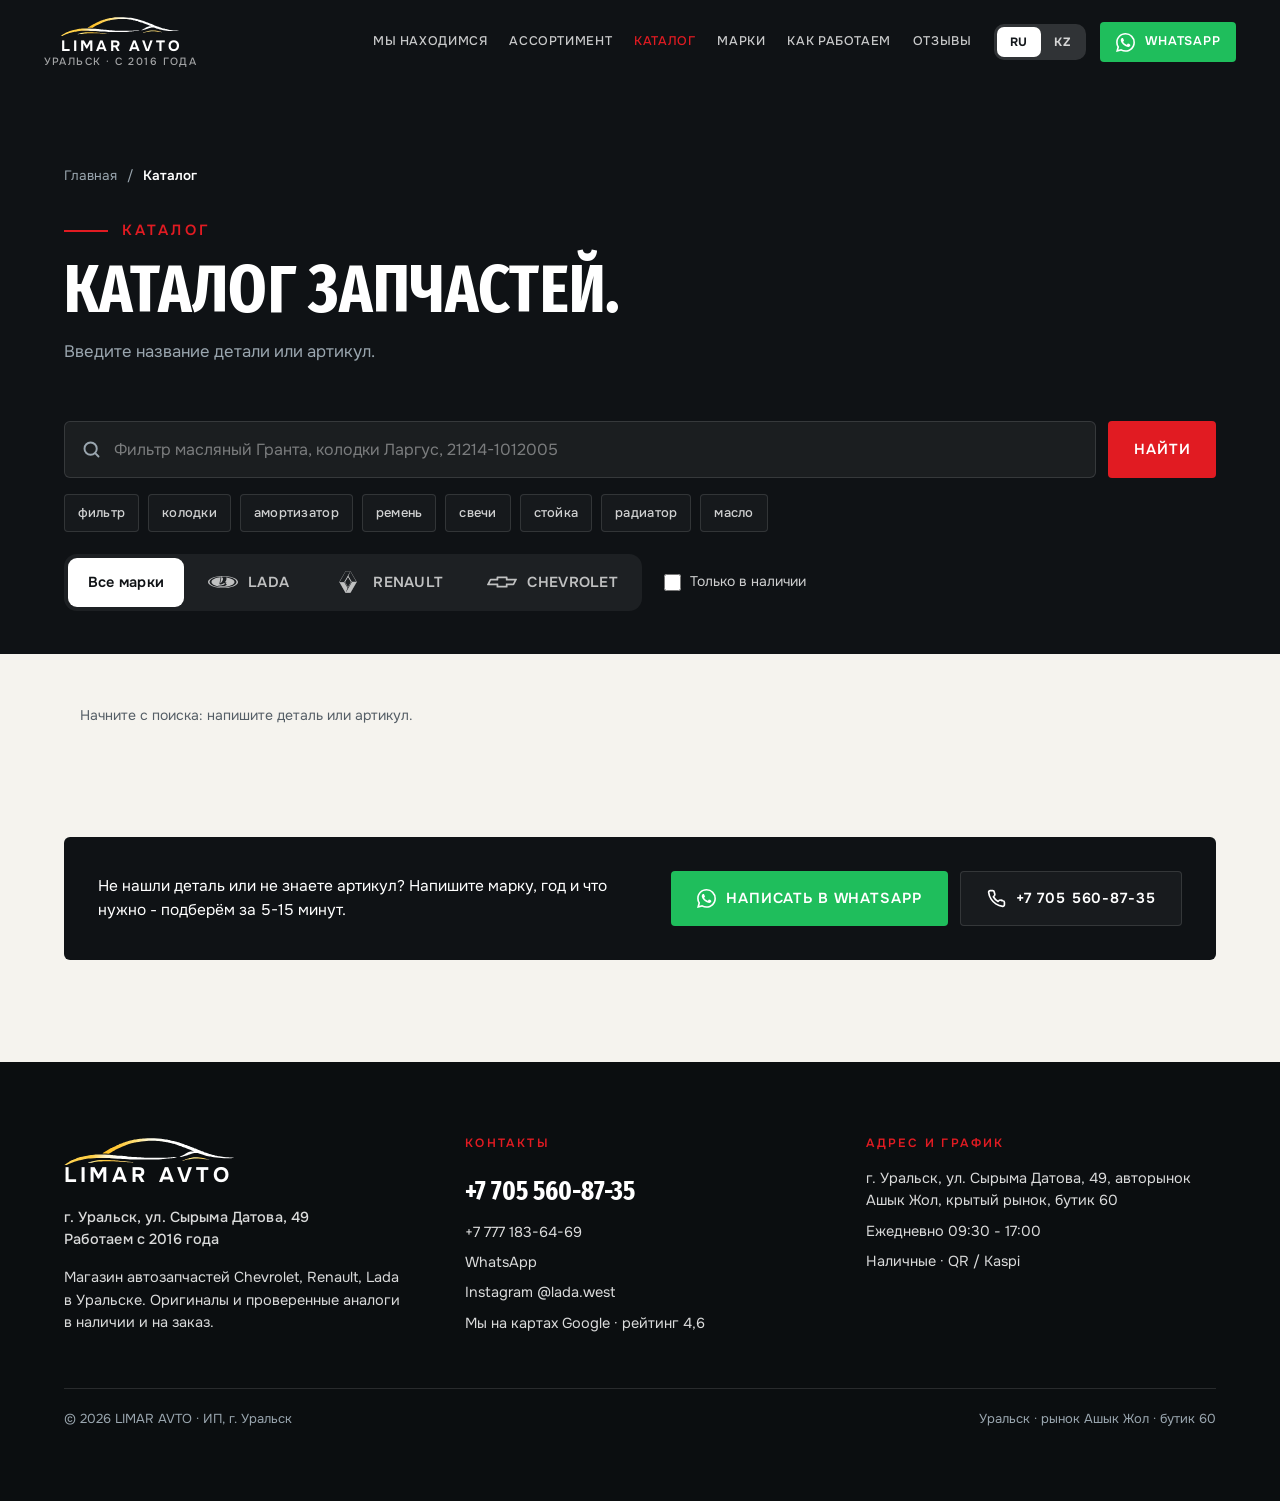
==== katalog.html @ 1d74cbc5 "Каталог: убран ряд эмблем над заголовком Эмблемы остаются в кнопках фильтра марок. Ассеты ?v=2026092" ====
<!DOCTYPE html>
<html lang="ru">
<head>
<meta charset="UTF-8">
<meta name="viewport" content="width=device-width, initial-scale=1.0">
<title data-i="k.title">Каталог запчастей Lada, Renault, Chevrolet в Уральске - LIMAR AVTO</title>
<meta name="description" data-i-c="k.desc" content="Каталог автозапчастей LIMAR AVTO: поиск по названию и артикулу, цена и наличие. Lada, Largus, Renault, Chevrolet. Уральск, рынок Ашык Жол, бутик 60.">
<link rel="canonical" href="https://songokura.github.io/limar-avto/katalog.html">
<meta name="robots" content="index, follow">
<meta property="og:type" content="website">
<meta property="og:title" content="Каталог запчастей Lada, Renault, Chevrolet - LIMAR AVTO">
<meta property="og:description" content="Поиск по названию и артикулу, цена и наличие. Уральск, рынок Ашык Жол, бутик 60.">
<meta property="og:url" content="https://songokura.github.io/limar-avto/katalog.html">
<meta property="og:image" content="https://songokura.github.io/limar-avto/assets/og-image-v3.png">
<meta property="og:image:width" content="1200">
<meta property="og:image:height" content="630">
<meta property="og:locale" content="ru_RU">
<meta name="twitter:card" content="summary_large_image">
<meta name="theme-color" content="#0F1215">
<link rel="icon" href="favicon.ico?v=4" sizes="16x16 32x32 48x48">
<link rel="icon" type="image/png" sizes="32x32" href="assets/ic-r32.png">
<link rel="apple-touch-icon" href="assets/ic-r180.png">
<link rel="preconnect" href="https://fonts.googleapis.com">
<link rel="preconnect" href="https://fonts.gstatic.com" crossorigin>
<link rel="preconnect" href="https://docs.google.com">
<link href="https://fonts.googleapis.com/css2?family=Fira+Sans+Extra+Condensed:wght@500;600;700;800&family=Onest:wght@400;500;600;700&display=swap" rel="stylesheet">
<link rel="stylesheet" href="styles.css?v=20260922-4">
<script type="application/ld+json">
{"@context":"https://schema.org","@type":"BreadcrumbList","itemListElement":[
{"@type":"ListItem","position":1,"name":"Главная","item":"https://songokura.github.io/limar-avto/"},
{"@type":"ListItem","position":2,"name":"Каталог запчастей","item":"https://songokura.github.io/limar-avto/katalog.html"}]}
</script>
</head>
<body class="body-kat">

<svg width="0" height="0" style="position:absolute" aria-hidden="true" focusable="false">
  <defs>
    <!-- Логотип: силуэт машины (векторизован с макета клиента) -->
    <symbol id="ic-car" viewBox="0 0 200 32.13"><linearGradient id="lg0" gradientUnits="userSpaceOnUse" x1="45.4" y1="0" x2="199.9" y2="0"><stop offset="0.000" stop-color="#FFBF20"/><stop offset="0.125" stop-color="#FFC83B"/><stop offset="0.250" stop-color="#FFDF75"/><stop offset="0.375" stop-color="#FFFCEA"/><stop offset="0.500" stop-color="#FFFFFE"/><stop offset="0.625" stop-color="#FFFFFF"/><stop offset="0.750" stop-color="#FFFFFF"/><stop offset="0.875" stop-color="#FFFFFF"/><stop offset="1.000" stop-color="#FFFFFF"/></linearGradient><linearGradient id="lg1" gradientUnits="userSpaceOnUse" x1="0.0" y1="0" x2="132.7" y2="0"><stop offset="0.000" stop-color="#FFD559"/><stop offset="0.125" stop-color="#FFD048"/><stop offset="0.250" stop-color="#FFCF43"/><stop offset="0.375" stop-color="#FFF4CE"/><stop offset="0.500" stop-color="#FFFFFF"/><stop offset="0.625" stop-color="#FFFFFF"/><stop offset="0.750" stop-color="#FFFFFF"/><stop offset="0.875" stop-color="#FFFFFF"/><stop offset="1.000" stop-color="#FFFFFF"/></linearGradient><linearGradient id="lg2" gradientUnits="userSpaceOnUse" x1="138.5" y1="0" x2="171.2" y2="0"><stop offset="0.000" stop-color="#FFE9A5"/><stop offset="0.125" stop-color="#FFDB84"/><stop offset="0.250" stop-color="#FFE077"/><stop offset="0.375" stop-color="#FFE985"/><stop offset="0.500" stop-color="#FFEC95"/><stop offset="0.625" stop-color="#FFD763"/><stop offset="0.750" stop-color="#FFD666"/><stop offset="0.875" stop-color="#FFE089"/><stop offset="1.000" stop-color="#FFF0C2"/></linearGradient><linearGradient id="lg3" gradientUnits="userSpaceOnUse" x1="28.2" y1="0" x2="81.4" y2="0"><stop offset="0.000" stop-color="#FFF9C6"/><stop offset="0.125" stop-color="#FFEB8B"/><stop offset="0.250" stop-color="#FFD751"/><stop offset="0.375" stop-color="#FFCA3D"/><stop offset="0.500" stop-color="#FFC83E"/><stop offset="0.625" stop-color="#FFCE50"/><stop offset="0.750" stop-color="#FFD46D"/><stop offset="0.875" stop-color="#FFE184"/><stop offset="1.000" stop-color="#FFE291"/></linearGradient><path fill="url(#lg0)" d="M188.4 23.8C184.8 23.7 180.2 23.2 176.4 22.7C174.3 22.4 172.4 22.1 171.5 21.9C171.1 21.8 170.3 21.6 169.8 21.5C168.7 21.3 167.2 20.9 166.1 20.6C165.7 20.5 165.0 20.3 164.5 20.1C163.4 19.8 162.1 19.4 160.8 18.9C157.5 17.8 157.4 17.8 155.2 17.8C152.7 17.8 151.4 18.1 147.7 19.3C143.8 20.6 143.4 20.8 142.7 21.0C141.8 21.2 140.2 21.7 139.0 22.0C137.2 22.5 135.8 22.6 136.3 22.2C136.4 22.1 138.5 21.0 139.1 20.7C139.4 20.6 139.7 20.4 139.9 20.3C140.0 20.2 140.2 20.1 140.2 20.1C140.3 20.1 140.6 19.9 141.0 19.7C141.3 19.5 141.7 19.3 141.7 19.3C141.7 19.3 141.9 19.2 142.1 19.0C142.3 18.9 142.7 18.6 142.9 18.5C143.1 18.4 143.5 18.1 143.9 17.9C145.2 17.0 146.7 16.4 148.6 16.0C149.2 15.9 149.6 15.8 150.9 15.8C151.8 15.8 152.6 15.8 152.6 15.8C152.6 15.7 151.7 15.3 151.0 15.0C150.7 14.9 150.4 14.8 150.2 14.7C149.6 14.4 146.1 13.0 144.5 12.4C143.7 12.1 142.8 11.7 142.5 11.6C142.2 11.5 141.8 11.3 141.7 11.3C141.6 11.3 141.3 11.2 141.1 11.1C140.9 11.0 140.3 10.8 139.9 10.6C139.4 10.4 138.9 10.3 138.9 10.2C138.9 10.2 138.0 9.9 137.0 9.5C135.9 9.2 134.9 8.9 134.7 8.8C134.5 8.7 132.4 8.0 130.8 7.5C130.2 7.3 128.6 6.9 128.5 6.9C128.5 6.9 128.0 6.7 127.5 6.6C126.6 6.3 124.2 5.7 122.5 5.4C122.1 5.3 121.5 5.1 121.2 5.1C120.9 5.0 120.4 4.9 119.9 4.8C119.5 4.7 118.9 4.6 118.6 4.6C118.3 4.5 117.8 4.4 117.5 4.4C117.3 4.4 116.4 4.2 115.5 4.1C114.7 4.0 113.5 3.8 113.0 3.8C112.4 3.7 111.7 3.6 111.3 3.6C107.9 3.2 101.0 3.1 97.1 3.4C93.2 3.7 88.5 4.3 84.9 5.1C84.4 5.2 83.7 5.3 83.4 5.4C81.7 5.7 80.2 6.1 77.5 6.9C75.5 7.5 74.5 7.9 72.7 8.5C72.4 8.7 71.7 8.9 71.3 9.1C70.8 9.2 70.1 9.5 69.7 9.7C69.3 9.9 68.6 10.2 68.2 10.4C65.5 11.5 60.0 14.2 59.5 14.6C59.5 14.7 59.2 14.8 58.8 15.0C58.1 15.4 56.9 16.1 56.8 16.2C56.7 16.2 56.5 16.3 56.4 16.4C56.2 16.5 55.8 16.7 55.6 16.9C55.3 17.1 55.0 17.2 55.0 17.3C55.0 17.3 54.6 17.5 54.2 17.8C53.0 18.6 53.2 18.5 51.5 18.4C50.7 18.4 49.2 18.3 48.2 18.3C46.0 18.3 45.4 18.3 45.4 18.1C45.4 18.0 45.9 17.5 46.6 17.1C46.9 17.0 47.3 16.7 47.6 16.5C47.9 16.4 48.3 16.1 48.6 15.9C48.9 15.8 49.4 15.5 49.7 15.3C50.0 15.1 50.3 14.9 50.3 14.9C50.3 14.9 50.5 14.8 50.6 14.7C51.7 14.1 55.5 11.9 55.6 11.9C55.7 11.9 55.9 11.8 56.1 11.7C56.7 11.3 59.8 9.7 60.9 9.3C61.4 9.0 62.0 8.7 62.4 8.6C62.7 8.4 63.0 8.3 63.0 8.3C63.1 8.3 63.3 8.2 63.6 8.1C65.0 7.4 65.8 7.1 66.3 6.9C66.6 6.8 67.1 6.6 67.4 6.5C67.6 6.3 68.0 6.2 68.1 6.1C68.3 6.1 68.6 6.0 68.9 5.8C69.2 5.7 69.7 5.5 70.1 5.4C70.5 5.3 71.0 5.1 71.4 5.0C71.9 4.8 73.8 4.2 75.2 3.8C75.5 3.7 75.9 3.6 76.0 3.6C76.3 3.4 79.1 2.8 81.7 2.2C82.4 2.0 83.4 1.8 84.0 1.8C84.5 1.7 85.2 1.6 85.6 1.5C87.2 1.2 88.4 1.0 89.5 0.9C92.7 0.6 93.5 0.5 94.7 0.5C102.4 0.0 111.5 0.4 117.9 1.4C118.5 1.5 119.6 1.7 120.2 1.8C120.8 1.8 121.7 2.0 122.1 2.1C122.5 2.2 123.3 2.4 123.9 2.5C124.5 2.6 125.2 2.8 125.5 2.8C125.8 2.9 126.5 3.0 127.0 3.1C127.6 3.3 128.5 3.5 129.0 3.6C129.5 3.8 130.4 4.0 131.0 4.1C133.3 4.7 133.7 4.8 134.6 5.1C135.1 5.3 136.1 5.6 136.8 5.8C137.5 6.0 138.3 6.3 138.6 6.4C138.8 6.5 139.4 6.7 139.8 6.8C140.6 7.0 140.8 7.1 141.2 7.3C141.7 7.5 142.9 8.0 143.9 8.3C144.4 8.5 145.0 8.7 145.2 8.8C145.3 8.8 146.0 9.1 146.7 9.4C147.3 9.6 148.3 10.0 148.8 10.2C149.3 10.4 149.8 10.6 149.8 10.6C149.8 10.6 150.2 10.7 150.5 10.9C150.8 11.0 151.3 11.2 151.5 11.3C151.7 11.3 152.0 11.5 152.3 11.6C152.5 11.7 152.9 11.9 153.2 12.0C153.6 12.1 154.2 12.3 154.6 12.5C155.1 12.7 155.9 13.1 156.4 13.3C157.0 13.5 157.6 13.8 157.9 13.9C158.3 14.1 158.9 14.3 160.2 14.8C160.7 15.0 161.2 15.2 161.5 15.3C161.7 15.5 162.1 15.6 162.3 15.7C162.8 15.8 164.1 16.3 165.0 16.7C165.3 16.8 165.8 17.0 166.3 17.1C166.7 17.3 167.2 17.5 167.4 17.5C168.1 17.8 169.9 18.4 170.4 18.5C170.6 18.6 171.2 18.8 171.7 18.9C172.2 19.1 173.0 19.3 173.5 19.4C174.0 19.6 174.5 19.7 174.6 19.7C174.7 19.8 175.3 19.9 176.0 20.1C176.7 20.3 177.4 20.4 177.7 20.5C178.1 20.6 181.1 21.2 182.8 21.6C185.2 22.0 187.0 22.3 190.8 22.7C191.2 22.7 191.8 22.8 192.1 22.8C193.5 23.0 195.6 23.0 197.8 23.0C199.0 23.0 200.0 23.0 200.0 23.0C199.9 23.2 198.4 23.5 196.7 23.7C195.6 23.9 190.6 23.9 188.4 23.8Z"/><path fill="url(#lg1)" d="M0.0 32.0C0.1 31.9 0.2 31.8 0.2 31.8C0.3 31.8 0.6 31.6 0.8 31.4C1.7 30.6 4.1 29.0 5.3 28.4C5.6 28.2 6.0 28.0 6.1 27.9C6.4 27.7 9.3 26.2 9.7 26.0C10.0 25.9 10.4 25.7 10.7 25.6C11.0 25.4 11.7 25.1 12.2 24.9C12.7 24.7 13.5 24.4 14.0 24.3C15.4 23.7 17.9 22.9 19.4 22.5C22.1 21.8 25.6 21.0 27.3 20.8C28.1 20.6 29.1 20.5 29.6 20.4C30.7 20.2 31.5 20.1 35.5 19.7C39.6 19.4 47.3 19.4 52.6 19.8C53.1 19.8 54.3 19.9 55.3 20.0C57.3 20.1 58.8 20.2 61.3 20.5C62.3 20.6 64.0 20.7 65.2 20.8C66.3 20.9 67.4 21.0 67.6 21.0C68.7 21.1 70.1 21.3 70.8 21.3C72.5 21.5 73.3 21.6 74.4 21.7C76.6 21.9 79.9 22.2 82.0 22.3C82.7 22.3 83.8 22.4 84.4 22.4C85.1 22.5 86.7 22.6 88.0 22.7C91.1 22.9 92.4 23.0 94.8 23.1C95.9 23.1 97.7 23.2 98.7 23.3C101.3 23.4 115.5 23.4 117.9 23.3C118.9 23.2 120.5 23.1 121.4 23.1C122.3 23.0 123.9 22.9 125.1 22.9C129.6 22.6 130.3 22.5 131.4 22.5C132.7 22.5 133.0 22.6 132.6 22.8C132.3 22.9 132.0 22.9 130.4 23.2C129.4 23.4 127.1 23.7 126.0 23.8C125.5 23.8 124.0 24.0 122.8 24.2C120.2 24.4 119.6 24.5 117.5 24.7C116.6 24.7 115.4 24.8 114.7 24.9C109.6 25.3 102.6 25.5 92.2 25.4C82.2 25.4 79.1 25.3 68.3 24.6C67.6 24.6 66.4 24.5 65.7 24.5C65.0 24.4 63.8 24.4 63.0 24.3C60.1 24.1 57.2 23.9 54.9 23.8C53.5 23.7 51.3 23.6 50.0 23.6C43.0 23.2 32.9 23.5 28.6 24.2C28.2 24.3 27.7 24.4 27.3 24.4C26.4 24.5 24.5 24.8 23.9 25.0C23.6 25.0 23.0 25.1 22.6 25.2C21.6 25.4 21.1 25.5 19.9 25.8C19.5 25.9 18.8 26.0 18.2 26.2C17.7 26.3 17.2 26.4 17.1 26.5C17.0 26.5 16.6 26.6 16.2 26.7C13.8 27.4 10.4 28.5 8.3 29.4C6.5 30.2 3.0 31.9 2.9 32.0C2.8 32.1 0.0 32.1 0.0 32.0Z"/><path fill="url(#lg2)" d="M138.7 27.0C139.3 26.6 140.1 26.3 141.0 26.0C141.5 25.8 142.0 25.6 142.1 25.5C142.4 25.4 144.1 24.8 145.1 24.5C145.6 24.4 146.2 24.2 146.5 24.1C147.0 23.9 148.5 23.6 149.9 23.3C152.9 22.7 155.8 22.6 159.7 23.0C162.2 23.3 167.6 24.4 170.6 25.4C171.4 25.6 171.4 25.8 170.6 25.7C169.1 25.4 164.2 24.7 161.2 24.4C155.1 23.7 151.3 24.0 145.3 25.4C144.6 25.5 144.1 25.7 141.1 26.5C140.1 26.8 139.0 27.1 138.8 27.1L138.5 27.1 138.7 27.0Z"/><path fill="url(#lg3)" d="M28.3 29.4C28.1 29.1 28.9 28.8 31.6 28.0C34.5 27.1 38.8 26.3 41.9 26.0C45.5 25.7 54.0 25.9 59.3 26.3C60.0 26.4 61.6 26.5 62.7 26.6C63.9 26.7 65.5 26.9 66.4 27.0C67.2 27.0 68.5 27.2 69.1 27.2C72.9 27.6 75.0 27.8 79.6 28.3C81.3 28.5 81.5 28.6 81.5 28.7C81.5 28.7 79.9 28.7 77.1 28.5C75.4 28.4 74.7 28.4 71.0 28.2C69.9 28.1 68.5 28.0 67.8 28.0C66.7 27.9 65.5 27.9 61.5 27.7C58.6 27.6 52.2 27.5 49.2 27.5C46.4 27.6 45.3 27.6 42.6 27.8C39.9 27.9 35.7 28.4 33.6 28.7C33.4 28.8 32.5 28.9 31.6 29.0C30.8 29.1 29.9 29.3 29.7 29.3C28.8 29.5 28.4 29.5 28.3 29.4Z"/></symbol>
    <!-- Эмблемы марок (монохром, currentColor) -->
    <symbol id="ic-chev" fill="currentColor" viewBox="54.6 58.3 89 32.4" fill-rule="evenodd"><path d="M142.016 64.81l-25.453.003c-.65 0-1.076-.194-1.076-1.087v-3.775c0-1.089-.586-1.665-1.65-1.665l-29.137.001c-1.089 0-1.649.613-1.649 1.654l-.002 3.775c0 .797-.376 1.087-1.076 1.087l-16.68.005c-1.276 0-2.023.609-2.408 1.409l-8.121 15.875a1.482 1.482 0 0 0-.166.673c0 .629.412 1.44 1.549 1.44l25.824-.003c.797 0 1.076.362 1.076 1.087l-.002 3.775c0 1.137.661 1.655 1.653 1.655l14.57-.001 14.566-.001c.992 0 1.652-.48 1.652-1.643l-.002-3.775c0-.772.328-1.087 1.076-1.087l16.193-.004c1.117 0 1.92-.294 2.48-1.334l8.029-15.688c.176-.339.299-.532.299-.935.003-1.066-.916-1.441-1.545-1.441zm-6.414 6.324l-3.871 7.571c-.242.439-.674.458-.977.458h-19.215c-.797 0-1.088.362-1.088 1.086l-.004 4.355c0 .724-.316 1.07-1.09 1.07H99.27l-10.094.002c-.675 0-1.088-.237-1.088-1.083l-.002-4.355c0-.796-.365-1.08-1.088-1.08H63.441c-.579 0-.979-.365-.979-.871 0-.146.037-.285.101-.406l3.871-7.571c.148-.269.391-.453.976-.453l19.588.001c.676 0 1.096-.272 1.096-1.093l-.001-4.354c0-.773.337-1.083 1.085-1.083l20.183-.001c.725 0 1.086.322 1.086 1.094l-.002 4.354c0 .748.348 1.08 1.096 1.08h23.184c.738 0 .979.486.979.871a.912.912 0 0 1-.102.408z"/></symbol>
    <symbol id="ic-ren" fill="currentColor" viewBox="58.7 20.9 75.2 95.7" fill-rule="evenodd"><path d="M96.978 97.192l-8.959 15.521c-.292.5-1.042.074-.85-.444l7.458-17.123-14.855-25.728-20.356.005c.026.268.208.622.248.72l26.128 45.258c.159.238.467.566.869.57h19.369c.393-.004.705-.262.809-.43l26.158-45.339c.084-.133.262-.534.482-1.071h-20.287L96.39 98.206l.588-1.014z"/><path d="M110.271 69.243h22.998a.657.657 0 0 0 .66-.626c.028-.578-.104-1.219-.388-1.725L107.36 21.598c-.295-.49-.813-.699-1.362-.674H86.787c-.538-.014-1.122.214-1.438.669l-.031.048-26.045 45.253c-.314.561-.505 1.309-.547 1.948a.66.66 0 0 0 .615.702l.043.001h23.167l13.27 22.868a.66.66 0 0 0 1.142-.002l13.263-23.08a.522.522 0 0 0 .045-.088zm-1.228-.502l-12.654 22.02L83.66 68.824l12.731-22.049 12.652 21.966zm-26.561-.517H60.161c.068-.249.147-.454.265-.685l26.011-45.196.145-.081c.055-.024.129-.019.184-.019.094.002 19.305 0 19.346-.004a.126.126 0 0 1 .119.047l26.156 45.254c.066.128.113.242.15.381h-22.443L96.963 45.124a.661.661 0 0 0-1.144-.001L82.482 68.224z"/><path d="M79.579 68.308h3.536l13.276-22.854 13.045 22.671 3.582.002-14.912-25.825 7.545-17.146c.199-.461-.604-.834-.869-.379L79.579 68.308zM85.306 115.632c.296.52.776.833 1.37.898l.036.004h19.426c.518-.018 1.059-.288 1.344-.73l26.207-45.426c.106-.234.166-1.027.199-1.41l-1.314-.115-.07.788-.029.199-26.098 45.238a.366.366 0 0 1-.27.135H86.791c-.137-.011-.274-.124-.339-.237L60.343 69.75a3.743 3.743 0 0 1-.187-.507.66.66 0 1 0-1.311.16c.018.145.057.316.109.452l.201.48 26.151 45.297z"/></symbol>
    <symbol id="ic-lada" fill="currentColor" viewBox="13.78 4.73 175.62 70.27" fill-rule="evenodd" clip-rule="evenodd"><path d="m13.781 39.863c0-19.402 39.319-35.13 87.824-35.13 48.504 0 87.824 15.728 87.824 35.13s-39.32 35.13-87.824 35.13-87.824-15.727-87.824-35.13zm107.412 3.076a.292.292 0 0 0 -.238-.229 121.95 121.95 0 0 0 -7.612-.869c-.15-.026-.256-.165-.157-.494 8.117-8.541 11.2-19.409 7.096-27.912a.297.297 0 0 1 .33-.26c27.932 3.388 48.326 14.055 48.326 26.688 0 15.36-30.145 27.812-67.332 27.812s-67.333-12.451-67.333-27.812c0-13.315 22.657-24.446 52.917-27.173.147.005.271.118.279.35l-6.57 36.178a4.392 4.392 0 0 0 4.313 5.225l.235.012c5.86-.305 12.157-2.134 18.105-5.568a46.106 46.106 0 0 0 4.857-3.23.29.29 0 0 1 .322-.031c1.981 1.319 3.121 2.863 3.121 4.515 0 2.244-2.104 4.291-5.565 5.844-4.021 1.804-9.874 2.938-16.391 2.938-5.523 0-10.569-.815-14.484-2.175a.292.292 0 0 0 -.339.238l-.558 3.067a.294.294 0 0 0 .229.325c7.963 1.853 17.121 2.907 26.868 2.907 12.125 0 21.957-3.933 21.957-8.782 0-1.887-1.486-3.634-4.014-5.064-2.215-1.086-3.61-2.494-3.268-3.438.355-.979 2.474-1.136 4.991-.458.143.019.281-.067.332-.323zm-19.588-22.143c0 .19-.006.379-.018.564.32 6.447-3.666 15.072-10.949 22.355a46.532 46.532 0 0 1 -4.609 4.045.288.288 0 0 1 -.216.039c-.152-.032-.251-.177-.224-.355l7.138-39.292a.294.294 0 0 0 -.279-.278c-39.34 1.85-69.885 15.466-69.885 31.989 0 17.785 35.388 32.202 79.042 32.202 43.655 0 79.043-14.417 79.043-32.202s-35.387-32.202-79.043-32.202c-1.383 0-2.759.015-4.139.044a.294.294 0 0 0 -.284.223l-.835 4.585c-.02.123.038.24.14.301a8.78 8.78 0 0 1 5.118 7.982z"/></symbol>
    <symbol id="ic-grid" viewBox="0 0 24 24">
      <path fill="none" stroke="currentColor" stroke-width="1.9" stroke-linejoin="round" d="M3.5 3.5h7v7h-7zM13.5 3.5h7v7h-7zM3.5 13.5h7v7h-7zM13.5 13.5h7v7h-7z"/>
    </symbol>
    <symbol id="ic-form" viewBox="0 0 24 24">
      <path fill="none" stroke="currentColor" stroke-width="1.9" stroke-linecap="round" stroke-linejoin="round" d="M9.2 3.2h5.6a.8.8 0 0 1 .8.8v1.7H8.4V4a.8.8 0 0 1 .8-.8z"/>
      <path fill="none" stroke="currentColor" stroke-width="1.9" stroke-linecap="round" stroke-linejoin="round" d="M15.6 5.7h2.6A1.4 1.4 0 0 1 19.6 7v12.3a1.4 1.4 0 0 1-1.4 1.4H5.8a1.4 1.4 0 0 1-1.4-1.4V7a1.4 1.4 0 0 1 1.4-1.3h2.6"/>
      <path fill="none" stroke="currentColor" stroke-width="1.9" stroke-linecap="round" d="M8.2 11.2h7.6M8.2 15.2h4.8"/>
    </symbol>
    <symbol id="ic-wa" viewBox="0 0 24 24">
      <path fill="currentColor" d="M17.472 14.382c-.297-.149-1.758-.867-2.03-.967-.273-.099-.471-.148-.67.15-.197.297-.767.966-.94 1.164-.173.199-.347.223-.644.075-.297-.15-1.255-.463-2.39-1.475-.883-.788-1.48-1.761-1.653-2.059-.173-.297-.018-.458.13-.606.134-.133.298-.347.446-.52.149-.174.198-.298.298-.497.099-.198.05-.371-.025-.52-.075-.149-.669-1.612-.916-2.207-.242-.579-.487-.5-.669-.51-.173-.008-.371-.01-.57-.01-.198 0-.52.074-.792.372-.272.297-1.04 1.016-1.04 2.479 0 1.462 1.065 2.875 1.213 3.074.149.198 2.096 3.2 5.077 4.487.709.306 1.262.489 1.694.625.712.227 1.36.195 1.871.118.571-.085 1.758-.719 2.006-1.413.248-.694.248-1.289.173-1.413-.074-.124-.272-.198-.57-.347m-5.421 7.403h-.004a9.87 9.87 0 0 1-5.031-1.378l-.361-.214-3.741.982.998-3.648-.235-.374a9.86 9.86 0 0 1-1.51-5.26c.001-5.45 4.436-9.884 9.888-9.884 2.64 0 5.122 1.03 6.988 2.898a9.825 9.825 0 0 1 2.893 6.994c-.003 5.45-4.437 9.884-9.885 9.884m8.413-18.297A11.815 11.815 0 0 0 12.05 0C5.495 0 .16 5.335.157 11.892c0 2.096.547 4.142 1.588 5.945L.057 24l6.305-1.654a11.882 11.882 0 0 0 5.683 1.448h.005c6.554 0 11.89-5.335 11.893-11.893a11.821 11.821 0 0 0-3.48-8.413Z"/>
    </symbol>
    <symbol id="ic-tel" viewBox="0 0 24 24">
      <path fill="none" stroke="currentColor" stroke-width="2.1" stroke-linecap="round" stroke-linejoin="round" d="M22 16.9v3a2 2 0 0 1-2.2 2 19.8 19.8 0 0 1-8.6-3.1 19.5 19.5 0 0 1-6-6A19.8 19.8 0 0 1 2.1 4.2 2 2 0 0 1 4.1 2h3a2 2 0 0 1 2 1.7c.1.9.4 1.8.7 2.7a2 2 0 0 1-.5 2.1L8 9.8a16 16 0 0 0 6 6l1.3-1.3a2 2 0 0 1 2.1-.4c.9.3 1.8.6 2.7.7a2 2 0 0 1 1.9 2z"/>
    </symbol>
    <symbol id="ic-star" viewBox="0 0 24 24">
      <path fill="currentColor" d="M12 2.6l2.9 5.9 6.5.9-4.7 4.6 1.1 6.5L12 17.4l-5.8 3.1 1.1-6.5L2.6 9.4l6.5-.9z"/>
    </symbol>
  </defs>
</svg>

<!-- ШАПКА -->
<header class="hdr" id="hdr">
  <div class="wrap hdr-in">
    <a class="logo" href="index.html#top" data-i-aria="a.home" aria-label="LIMAR AVTO, на главную">
      <svg class="logo-car" viewBox="0 0 200 32.13" aria-hidden="true" focusable="false"><use href="#ic-car"/></svg>
      <b class="logo-tx">LIMAR AVTO</b>
      <span class="logo-sub" data-i="logo.top">Уральск · с 2016 года</span>
    </a>
    <nav class="nav" id="nav" data-i-aria="a.nav" aria-label="Основная навигация">
      <a href="index.html#kak-naiti" data-i="nav.6">Мы находимся</a>
      <a href="index.html#assortiment" data-i="nav.1">Ассортимент</a>
      <a class="is-here" href="katalog.html" data-i="nav.7" aria-current="page">Каталог</a>
      <a href="index.html#marki" data-i="nav.2">Марки</a>
      <a href="index.html#kak-rabotaem" data-i="nav.4">Как работаем</a>
      <a href="index.html#otzyvy" data-i="nav.5">Отзывы</a>
    </nav>
    <div class="hdr-right">
      <div class="lang" role="group" data-i-aria="a.lang" aria-label="Язык сайта">
        <button type="button" data-lang="ru" class="is-active" aria-pressed="true" lang="ru">RU</button>
        <button type="button" data-lang="kk" aria-pressed="false" lang="kk">KZ</button>
      </div>
      <a class="hdr-tel" href="tel:+77055608735">+7 705 560-87-35</a>
      <a class="btn btn-wa btn-sm hdr-wa" href="https://wa.me/77055608735" target="_blank" rel="noopener">
        <svg class="i"><use href="#ic-wa"/></svg><span data-i="nav.wa">WhatsApp</span></a>
      <button class="burger" id="burger" data-i-aria="a.menu" aria-label="Меню" aria-expanded="false" aria-controls="mnav"><span></span></button>
    </div>
  </div>
</header>

<!-- МОБИЛЬНОЕ МЕНЮ -->
<nav class="mnav" id="mnav" data-i-aria="a.smap" aria-label="Разделы сайта">
  <div class="mnav-in">
    <a href="index.html#kak-naiti"><span data-i="nav.6">Мы находимся</span></a>
    <a href="index.html#assortiment"><span data-i="nav.1">Ассортимент</span></a>
    <a class="is-here" href="katalog.html" aria-current="page"><span data-i="nav.7">Каталог</span></a>
    <a href="index.html#marki"><span data-i="nav.2">Марки</span></a>
    <a href="index.html#kak-rabotaem"><span data-i="nav.4">Как работаем</span></a>
    <a href="index.html#otzyvy"><span data-i="nav.5">Отзывы</span></a>
    <div class="mnav-cta">
      <a class="btn btn-wa" href="https://wa.me/77055608735" target="_blank" rel="noopener"><svg class="i"><use href="#ic-wa"/></svg><span data-i="mn.wa">Написать в WhatsApp</span></a>
      <a class="btn btn-g" href="tel:+77055608735"><svg class="i"><use href="#ic-tel"/></svg>+7 705 560-87-35</a>
    </div>
    <p class="mnav-note" data-i="mn.note">Ежедневно 09:30 - 17:00 · рынок Ашык Жол, бутик 60</p>
  </div>
</nav>

<main>

<!-- ПОИСК ПО КАТАЛОГУ -->
<section class="sec sec-dark kat-top" id="katalog">
  <div class="wrap">
    <nav class="crumbs" aria-label="Хлебные крошки">
      <a href="index.html" data-i="k.crumb">Главная</a><span aria-hidden="true">/</span><b data-i="k.crumb2">Каталог</b>
    </nav>
    <div class="sec-head">
      <span class="mark mark-dark"><span data-i="k.m">каталог</span></span>
      <h2><span data-i="k.h1">Каталог запчастей.</span></h2>
      <p class="lead" data-i="k.lead">Введите название детали или артикул.</p>
    </div>

    <form class="ksearch" id="ksearch" role="search">
      <label class="ksearch-f">
        <svg class="ksearch-ic" viewBox="0 0 24 24" fill="none" stroke="currentColor" stroke-width="2.2" stroke-linecap="round" aria-hidden="true"><circle cx="11" cy="11" r="7"/><path d="M20 20l-3.5-3.5"/></svg>
        <input type="search" id="kq" name="q" autocomplete="off" enterkeyhint="search"
               data-i-ph="k.ph" placeholder="Фильтр масляный Гранта, колодки Ларгус, 21214-1012005"
               data-i-aria="k.aria" aria-label="Поиск по каталогу">
        <button class="kclear" type="button" id="kclear" data-i-aria="k.clear" aria-label="Очистить" hidden>&times;</button>
      </label>
      <button class="btn btn-p" type="submit" data-i="k.go">Найти</button>
    </form>

    <div class="kquick" id="kquick" aria-label="Частые запросы">
      <button type="button" data-q="фильтр">фильтр</button>
      <button type="button" data-q="колодка">колодки</button>
      <button type="button" data-q="амортизатор">амортизатор</button>
      <button type="button" data-q="ремень">ремень</button>
      <button type="button" data-q="свеча">свечи</button>
      <button type="button" data-q="стойка">стойка</button>
      <button type="button" data-q="радиатор">радиатор</button>
      <button type="button" data-q="масло">масло</button>
    </div>

    <div class="kfilters">
      <div class="kseg" id="kbrand" role="group" data-i-aria="k.brand" aria-label="Марка автомобиля">
        <button type="button" data-sheet="" class="is-active" aria-pressed="true"><span data-i="k.all">Все марки</span></button>
        <button type="button" data-sheet="LADA" aria-pressed="false"><svg class="kseg-l" aria-hidden="true"><use href="#ic-lada"/></svg><span>LADA</span></button>
        <button type="button" data-sheet="LargusRenault" aria-pressed="false"><svg class="kseg-l kseg-l-tall" aria-hidden="true"><use href="#ic-ren"/></svg><span>RENAULT</span></button>
        <button type="button" data-sheet="Chevrolet" aria-pressed="false"><svg class="kseg-l" aria-hidden="true"><use href="#ic-chev"/></svg><span>CHEVROLET</span></button>
      </div>
      <label class="kcheck"><input type="checkbox" id="konly"><span data-i="k.only">Только в наличии</span></label>
    </div>
  </div>
</section>

<!-- РЕЗУЛЬТАТЫ -->
<section class="sec sec-light kat-res" id="rezultaty">
  <div class="wrap">
    <div class="kbar"><span id="kcount" class="kcount"></span><span id="knote" class="knote"></span></div>
    <div class="klist" id="klist" aria-live="polite"></div>
    <div class="kfoot">
      <button class="btn btn-g" type="button" id="kmore" hidden data-i="k.more">Показать ещё</button>
    </div>
    <div class="khelp">
      <p data-i="k.help">Не нашли деталь или не знаете артикул? Напишите марку, год и что нужно - подберём за 5-15 минут.</p>
      <div class="khelp-cta">
        <a class="btn btn-wa" href="https://wa.me/77055608735" target="_blank" rel="noopener"><svg class="i"><use href="#ic-wa"/></svg><span data-i="k.wa">Написать в WhatsApp</span></a>
        <a class="btn btn-g" href="tel:+77055608735"><svg class="i"><use href="#ic-tel"/></svg>+7 705 560-87-35</a>
      </div>
    </div>
  </div>
</section>

</main>

<!-- ФУТЕР -->
<footer class="foot">
  <div class="wrap">
    <div class="foot-grid">
      <div class="foot-col">
        <a class="logo logo-foot" href="index.html#top" data-i-aria="a.home" aria-label="LIMAR AVTO, на главную">
          <svg class="logo-car" viewBox="0 0 200 32.13" aria-hidden="true" focusable="false"><use href="#ic-car"/></svg>
          <b class="logo-tx">LIMAR AVTO</b>
        </a>
        <p class="foot-sub" data-i="logo.sub">г. Уральск, ул. Сырыма Датова, 49<br>Работаем с 2016 года</p>
        <p class="foot-about" data-i="ft.about">Магазин автозапчастей Chevrolet, Renault, Lada в Уральске. Оригиналы и проверенные аналоги в наличии и на заказ.</p>
      </div>
      <div class="foot-col">
        <h4 data-i="ft.cont">Контакты</h4>
        <a class="big" href="tel:+77055608735">+7 705 560-87-35</a>
        <a href="tel:+77771836469">+7 777 183-64-69</a>
        <a href="https://wa.me/77055608735" target="_blank" rel="noopener">WhatsApp</a>
        <a href="https://instagram.com/lada.west" target="_blank" rel="noopener">Instagram @lada.west</a>
        <a href="https://maps.app.goo.gl/YuSShh55C8fdtLTe6" target="_blank" rel="noopener" data-i="ft.2gis">Мы на картах Google · рейтинг 4,6</a>
      </div>
      <div class="foot-col">
        <h4 data-i="ft.addr.h">Адрес и график</h4>
        <p data-i="ft.addr">г. Уральск, ул. Сырыма Датова, 49, авторынок Ашык Жол, крытый рынок, бутик 60</p>
        <p data-i="ft.time">Ежедневно 09:30 - 17:00</p>
        <p data-i="ft.pay">Наличные · QR / Kaspi</p>
      </div>
    </div>
    <div class="copy"><span data-i="ft.copy">© 2026 LIMAR AVTO · ИП, г. Уральск</span><span data-i="ft.city">Уральск · рынок Ашык Жол · бутик 60</span></div>
  </div>
</footer>

<!-- ЛИПКАЯ НИЖНЯЯ ПАНЕЛЬ (мобайл) -->
<div class="dock" id="dock">
  <a class="dock-tel" href="tel:+77055608735"><svg class="i"><use href="#ic-tel"/></svg><span data-i="dk.call">Позвонить</span></a>
  <a class="dock-wa" href="https://wa.me/77055608735" target="_blank" rel="noopener"><svg class="i"><use href="#ic-wa"/></svg>WhatsApp</a>
</div>


<script src="katalog.js?v=20260922-4"></script>
<script src="script.js?v=20260922-4"></script>
</body>
</html>
---- styles.css ----
/* ============================================================
   LIMAR AVTO - Уральск. Запчасти Lada / Chevrolet / Renault.
   Арт-дирекция: асфальт + янтарь (оранжевый прилавок LADA),
   мотив - линейная иконка ДВС, дорожная разметка, металл.
   ============================================================ */

:root{
  --asphalt:#0F1215;
  --asphalt-2:#171C22;
  --panel:#1D242B;
  --paper:#F5F3EE;
  --card:#FFFFFF;
  --ink:#14181C;
  --ink-2:#555E66;
  --mut:#9AA6AF;
  --red:#E11B22;
  --red-2:#FF3A3F;
  --red-deep:#B4121A;
  --wa:#1FBE5C;
  --wa-deep:#159A47;
  --line-l:rgba(20,24,28,.12);
  --line-d:rgba(255,255,255,.12);
  --disp:"Fira Sans Extra Condensed","Arial Narrow","Segoe UI",sans-serif;
  --ui:"Onest","Segoe UI",sans-serif;
  --text:"Onest","Segoe UI",sans-serif;
  --rad:6px;
  --rad-s:4px;
  --shadow:0 14px 34px -20px rgba(15,18,21,.45);
}

*{margin:0;padding:0;box-sizing:border-box}
html{scroll-behavior:smooth}
@media (prefers-reduced-motion:reduce){html{scroll-behavior:auto}}
body{
  font-family:var(--text);font-size:16px;line-height:1.55;color:var(--ink);
  background:var(--asphalt);-webkit-font-smoothing:antialiased;
  /* overflow-x тут НЕ ставим: любой clip/hidden на body ломает position:sticky
     у плит. Горизонтального переполнения нет - замерено на 360-1440. */
}
img{max-width:100%;display:block}
a{color:inherit;text-decoration:none}
button{font:inherit;color:inherit;background:none;border:0;cursor:pointer}

.wrap{max-width:1240px;margin:0 auto;padding:0 clamp(18px,3.4vw,44px)}

::selection{background:var(--red);color:#fff}

/* -------- кнопки -------- */
.btn{
  display:inline-flex;align-items:center;justify-content:center;gap:10px;
  font-family:var(--ui);font-weight:600;font-size:14.5px;letter-spacing:.06em;text-transform:uppercase;
  padding:15px 26px;border-radius:var(--rad-s);transition:box-shadow .22s,background .22s,color .22s,border-color .22s;
}
.btn .i{width:19px;height:19px;flex:none}
.btn-p{background:var(--red);color:#fff}
.btn-p:hover{background:var(--red-2)}
.btn-wa{background:var(--wa);color:#fff}
.btn-wa:hover{background:var(--wa-deep)}
.btn-g{border:1.5px solid var(--line-d);color:#fff;background:rgba(255,255,255,.04)}
.btn-g:hover{border-color:var(--red);color:var(--red)}
.sec-light .btn-g{border-color:var(--line-l);color:var(--ink)}
.sec-light .btn-g:hover{border-color:var(--red-deep);color:var(--red-deep)}
/* .find-info - тёмная плашка, и на светлой секции тоже: кнопка внутри неё светлая */
.sec-light .find-info .btn-g{border-color:var(--line-d);color:#fff}
.sec-light .find-info .btn-g:hover{border-color:var(--red-2);color:var(--red-2)}
/* тёмная плашка внутри светлой секции - кнопка должна остаться светлой */
.sec-light .khelp .btn-g{border-color:var(--line-d);color:#fff}
.sec-light .khelp .btn-g:hover{border-color:var(--red-2);color:var(--red-2)}
.btn-sm{padding:10px 16px;font-size:12.5px;border-radius:var(--rad-s)}
.btn-full{width:100%}

/* -------- шапка -------- */
.hdr{
  position:fixed;inset:0 0 auto 0;z-index:70;
  transition:background .3s,box-shadow .3s,transform .3s;
}
.hdr.solid{background:rgba(15,18,21,.97);border-bottom:1px solid rgba(255,255,255,.09)}
body.menu-open .hdr,body.menu-open .hdr.solid{background:transparent;box-shadow:none}
.hdr.hide{transform:translateY(-100%)}
.hdr-in{display:flex;align-items:center;gap:20px;height:84px;max-width:1460px}
.logo{display:flex;flex-direction:column;align-items:center;gap:3px;position:relative;z-index:72;flex:none}
.logo-car{display:block;width:118px;height:auto}
.logo-tx{
  font-family:var(--ui);font-weight:700;font-size:15px;letter-spacing:.19em;
  color:#fff;line-height:1;text-indent:.19em;white-space:nowrap;
}
.logo-sub{
  font-family:var(--ui);font-weight:500;font-size:10.5px;letter-spacing:.14em;
  text-transform:uppercase;color:rgba(255,255,255,.62);white-space:nowrap;line-height:1;
}
.logo-foot{align-items:flex-start}
.logo-foot .logo-car{width:170px}
.logo-foot .logo-tx{font-size:21px}
.logo-foot .logo-sub{display:none}
.foot-sub{
  margin-top:14px;font-family:var(--ui);font-weight:500;font-size:15px;line-height:1.5;
  letter-spacing:.01em;color:rgba(255,255,255,.9);max-width:330px;
}
.nav{display:flex;gap:clamp(10px,1.4vw,22px);margin-left:auto}
.nav a{font-family:var(--ui);font-size:12.5px;font-weight:500;letter-spacing:.05em;text-transform:uppercase;color:rgba(255,255,255,.78);padding:6px 2px;position:relative;white-space:nowrap}
.nav a::after{content:"";position:absolute;left:2px;right:100%;bottom:0;height:2px;background:var(--red);transition:right .25s}
.nav a:hover{color:#fff}
.nav a:hover::after{right:2px}
/* вправо прижимается .nav (десктоп) либо сама группа (мобайл, см. медиа) */
.hdr-right{display:flex;align-items:center;gap:14px;position:relative;z-index:72}
.lang{display:flex;gap:0;background:rgba(255,255,255,.14);border-radius:10px;padding:3px}
.lang button{
  border-radius:7px;padding:6px 13px;font-size:12px;font-weight:700;letter-spacing:.06em;
  color:rgba(255,255,255,.8);transition:background .25s,color .25s;
}
.lang button:hover{color:#fff}
.lang button.is-active{background:#fff;color:var(--ink)}
.lang button:focus-visible{outline:2px solid currentColor;outline-offset:2px}
.hdr-tel{font-family:var(--ui);font-weight:600;font-size:14px;letter-spacing:.03em;color:#fff;white-space:nowrap}
.hdr-tel:hover{color:var(--red)}
.burger{display:none;width:44px;height:44px;position:relative;z-index:72}
.burger span,.burger span::before,.burger span::after{
  content:"";display:block;position:absolute;left:10px;width:24px;height:2.4px;border-radius:2px;
  background:#fff;transition:transform .3s,opacity .3s,top .3s;
}
.burger span{top:21px}
.burger span::before{top:-8px;left:0}
.burger span::after{top:8px;left:0}
body.menu-open .burger span{background:transparent}
body.menu-open .burger span::before{top:0;transform:rotate(45deg)}
body.menu-open .burger span::after{top:0;transform:rotate(-45deg)}

/* -------- мобильное меню -------- */
.mnav{
  position:fixed;inset:0;z-index:66;background:linear-gradient(160deg,#12161A,#0F1215 55%,#1A0B0C);
  padding:108px clamp(20px,6vw,48px) 44px;
  opacity:0;visibility:hidden;transform:translateY(-12px);
  transition:opacity .3s,transform .3s,visibility .3s;
  overflow-y:auto;
}
body.menu-open .mnav{opacity:1;visibility:visible;transform:none}
.mnav-in{max-width:520px;margin:0 auto;display:flex;flex-direction:column}
.mnav a:not(.btn){
  display:flex;align-items:center;justify-content:space-between;padding:16px 4px;
  font-family:var(--disp);font-weight:700;font-size:27px;letter-spacing:.01em;text-transform:uppercase;color:#fff;
  border-bottom:1px solid var(--line-d);
}
.mnav a:not(.btn)::after{content:"";width:9px;height:9px;border-right:2px solid var(--red);border-top:2px solid var(--red);transform:rotate(45deg)}
.mnav a:not(.btn):active{color:var(--red)}
.mnav-cta{display:flex;flex-direction:column;gap:12px;margin-top:28px}
.mnav-note{margin-top:20px;font-size:13.5px;color:var(--mut);text-align:center}

/* ============================================================
   ПЛИТЫ - базовая механика (стандарт студии от 01.09.2026).
   .pw - обёртка в один экран, внутри sticky-плита. Уходящая плита
   уменьшается и затемняется, входящая приезжает со скруглёнными
   верхними углами. Прогресс считает JS в --enter/--stay/--exit.
   ============================================================ */
.pw{position:relative;height:100svh;background:var(--asphalt)}
.plate{
  position:sticky;top:0;height:100svh;overflow:hidden;
  transform:scale(calc(1 - .07*var(--exit,0)));transform-origin:50% 45%;
  border-radius:calc(26px*(1 - var(--enter,1))) calc(26px*(1 - var(--enter,1))) 0 0;
  will-change:transform;
}
.plate::after{
  content:"";position:absolute;inset:0;background:var(--asphalt);
  opacity:calc(var(--exit,0)*.78);pointer-events:none;z-index:40;
}
.pw.gone .plate{visibility:hidden}
/* без анимаций - плиты статичны, но композиция собрана */
html.no-plate .plate{position:relative;height:auto;min-height:100svh;transform:none;border-radius:0}
html.no-plate .plate::after{display:none}
html.no-plate .pw{height:auto}

/* 🔴 Плита героя работает только там, где герой ЦЕЛИКОМ влезает в экран.
   На узких (одноколоночный герой: копия + форма) и на низких экранах залипание
   и height:100svh обрезали бы форму заявки - там герой обычная секция. */
@media (max-width:1120px),(max-height:780px){
  .pw{height:auto}
  .hero.plate{position:relative;height:auto;min-height:100svh;transform:none;border-radius:0;overflow:hidden}
  .hero.plate::after{display:none}
}

/* -------- герой -------- */
/* position не задаём - его даёт .plate (sticky), иначе правило перебьёт залипание */
/* Шапка 84px висит поверх героя, поэтому верхний отступ = шапка + нижний отступ:
   только так содержимое стоит ровно посередине видимой части экрана. */
.hero{display:flex;align-items:center;padding:133px 0 49px}
.hero-bg{position:absolute;inset:0;z-index:-2;overflow:hidden}
/* Один цельный кадр без движения: клиент снял сигнатурный «шов»
   (две разъезжающиеся половины с красной линией по стыку) 02.09.2026. */
.hero-bg img{position:absolute;inset:0;width:100%;height:100%;max-width:none;object-fit:cover;filter:brightness(.42) saturate(1.05)}
.hero-bg::after{
  content:"";position:absolute;inset:0;
  background:
    radial-gradient(90% 70% at 18% 30%,rgba(15,18,21,.55),transparent 60%),
    linear-gradient(100deg,rgba(15,18,21,.94) 6%,rgba(15,18,21,.55) 46%,rgba(26,11,12,.45)),
    linear-gradient(to top,var(--asphalt) 0,transparent 22%);
}
.hero-grid{
  display:grid;grid-template-columns:minmax(0,1.08fr) minmax(320px,460px);
  gap:clamp(28px,4.5vw,72px);align-items:stretch;width:100%;
}
/* левая колонка тянется на высоту формы и распределяет содержимое по ней -
   иначе над кикером и под кнопкой висят пустые полосы по 150-200px */
.hero-copy{display:flex;flex-direction:column;justify-content:space-between;gap:8px}
.kicker{
  font-family:var(--ui);font-weight:600;font-size:clamp(12px,1.2vw,15px);
  letter-spacing:.19em;text-transform:uppercase;color:rgba(255,255,255,.72);
}
h1{
  --brands:clamp(24px,3.5vw,48px);
  font-family:var(--disp);font-weight:800;color:#fff;
  font-size:clamp(50px,7.9vw,116px);line-height:.86;letter-spacing:.005em;
  text-transform:uppercase;margin:12px 0 0;
}
/* казахское слово «Автобөлшектер» длиннее - кегль ниже */
html[lang="kk"] h1{font-size:clamp(34px,5.5vw,86px)}
/* строка марок: крупная, но своей высоты. Без своего font-size обёртка .hw
   держала строку по кеглю h1 и над марками зияла пустая полоса в сотню пикселей. */
.hw-s{font-size:var(--brands);line-height:1.04;margin-bottom:8px}
.h-brands{
  display:inline-block;font-family:var(--disp);font-weight:700;
  font-size:var(--brands);letter-spacing:.05em;text-transform:uppercase;
  color:var(--red);line-height:1.04;
}
.hero .lead{
  margin-top:24px;font-family:var(--text);font-weight:400;
  font-size:clamp(16px,1.45vw,21px);line-height:1.5;color:rgba(255,255,255,.9);
}

/* -------- герой: кликабельная плашка ассортимента -------- */
.hero-pill{
  display:flex;align-items:center;gap:16px;margin-top:32px;
  border:1px solid rgba(225,27,34,.5);border-left:3px solid var(--red);
  background:linear-gradient(90deg,rgba(225,27,34,.16),rgba(255,255,255,.05));
  border-radius:var(--rad-s);padding:15px 18px;color:#fff;
  transition:background .25s,border-color .25s;
  -webkit-tap-highlight-color:rgba(225,27,34,.3);
}
.hero-pill:hover,.hero-pill:active{background:linear-gradient(90deg,rgba(225,27,34,.3),rgba(255,255,255,.08));border-color:var(--red)}
.hero-pill-ic{width:30px;height:30px;flex:none;color:var(--red)}
.hero-pill-ic svg{width:100%;height:100%}
.hero-pill-tx{
  font-family:var(--ui);font-weight:600;font-size:clamp(14.5px,1.25vw,17px);line-height:1.3;letter-spacing:.01em;
}
.hero-pill-go{
  width:38px;height:38px;flex:none;margin-left:auto;border-radius:var(--rad-s);
  background:var(--red);color:#fff;display:grid;place-items:center;
  transition:transform .25s;
}
.hero-pill-go svg{width:19px;height:19px}
.hero-pill:hover .hero-pill-go{transform:translateX(4px)}
/* каскад строк заголовка (класс .up вешает JS) */
.hw{display:inline-block;overflow:hidden;vertical-align:bottom}
.hw>span{display:inline-block}
html.js .hw>span{transform:translateY(110%);transition:transform .8s cubic-bezier(.2,.75,.2,1)}
html.js .hw.d1>span{transition-delay:.14s}
html.js .hw.up>span{transform:none}

/* -------- форма запроса -------- */
.qform{
  background:var(--card);border-radius:var(--rad);box-shadow:var(--shadow);
  overflow:hidden;position:relative;border-top:3px solid var(--red);
}
.qform-top{
  color:#fff;
  background:linear-gradient(90deg,rgba(225,27,34,.18),rgba(255,255,255,.04)),linear-gradient(120deg,#1A2027,#0F1215);
  border-bottom:1px solid rgba(225,27,34,.5);border-left:3px solid var(--red);
  padding:18px 22px;display:flex;gap:14px;align-items:center;position:relative;overflow:hidden;
}
.qform-ic{width:28px;height:28px;flex:none;color:var(--red)}
.qform-ic svg{width:100%;height:100%}
.qform-top h2{font-family:var(--disp);font-weight:700;font-size:29px;line-height:1.1;letter-spacing:.02em;text-transform:uppercase;align-self:center}
.qform-body{padding:22px 26px}
.fld{display:block;margin-bottom:14px}
.fld span{display:block;font-size:12.5px;font-weight:600;letter-spacing:.04em;color:var(--ink-2);margin-bottom:6px}
.fld input{
  width:100%;border:1.5px solid var(--line-l);border-radius:var(--rad-s);background:#FAF9F6;
  padding:13px 14px;font:inherit;font-size:15px;color:var(--ink);transition:border-color .2s,box-shadow .2s;
}
.fld input:focus{outline:none;border-color:var(--red-deep);box-shadow:0 0 0 3px rgba(225,27,34,.22)}
.fld input::placeholder{color:#A6ADB4}
/* согласие на обработку персональных данных */
.fnote{margin-top:13px;font-size:12.5px;line-height:1.45;color:var(--ink-2);text-align:center}
.qform-done{padding:48px 30px;text-align:center}
.qform-done svg{width:56px;height:56px;color:var(--wa);margin:0 auto 16px}
.qform-done b{display:block;font-family:var(--disp);font-weight:700;font-size:26px;text-transform:uppercase;margin-bottom:8px}
.qform-done p{font-size:14.5px;color:var(--ink-2)}

.hero-edge{position:absolute;left:0;right:0;bottom:0;height:3px;background:var(--red)}

/* -------- бегущая строка -------- */
.ticker{background:var(--asphalt);border-bottom:1px solid var(--line-d);overflow:hidden;padding:9px 0}
.ticker-track{display:flex;gap:0;width:max-content;animation:marq-x 34s linear infinite}
.ticker-track b{
  font-family:var(--ui);font-weight:500;font-size:13px;letter-spacing:.18em;text-transform:uppercase;
  color:rgba(255,255,255,.68);white-space:nowrap;display:inline-flex;align-items:center;
}
.ticker-track b::after{content:"";width:7px;height:7px;margin:0 24px;flex:none;
  background:var(--red);transform:rotate(45deg)}
/* Ленты, которые собирает loopTrack: шаг равен ровно одной копии списка (--marq).
   Так дорожка остаётся короткой - раньше она дублировалась целиком и на широком
   мониторе разрасталась до 5800px, что Chrome разбивает на тайлы с артефактами. */
@keyframes marq-x{to{transform:translateX(calc(-1 * var(--marq,50%)))}}
@media (prefers-reduced-motion:reduce){.ticker-track{animation:none!important}}

/* -------- секции -------- */
.sec{padding:clamp(64px,8vw,110px) 0;position:relative}
.sec-light{background:var(--paper);color:var(--ink)}
.sec-dark{background:var(--asphalt);color:#fff}
.sec-head{margin-bottom:clamp(34px,4.5vw,56px)}
/* 18.09.2026: все кикеры секций одного размера, крупнее прежних 11.5px (просьба клиента) */
.mark{
  display:inline-flex;align-items:center;gap:14px;font-family:var(--ui);font-weight:600;
  font-size:clamp(13.5px,1.15vw,16px);letter-spacing:.22em;text-transform:uppercase;color:var(--red-deep);
}
.mark::before{content:"";width:44px;height:2px;background:currentColor;flex:none}
.mark-dark{color:var(--red)}
.sec-head h2{
  font-family:var(--disp);font-weight:700;font-size:clamp(36px,5.2vw,70px);
  line-height:.98;letter-spacing:.005em;margin-top:16px;text-transform:uppercase;
}
.h-acc{color:var(--red-deep)}
.h-red{color:var(--red)}
.sec-head .lead{margin-top:16px;font-size:clamp(15.5px,1.3vw,18px)}
.sec-light .lead{color:var(--ink-2)}
.sec-dark .lead{color:var(--mut)}

/* появление */
html.js .rv{opacity:0;transform:translateY(26px);transition:opacity .7s ease,transform .7s cubic-bezier(.2,.75,.25,1)}
html.js .rv.in{opacity:1;transform:none}
html.js .rv.d1{transition-delay:.1s}
html.js .rv.d2{transition-delay:.2s}
html.js .rv.d3{transition-delay:.3s}

/* -------- ассортимент -------- */
.cats{display:grid;grid-template-columns:1fr 1fr;gap:clamp(16px,2.2vw,26px)}
/* карточка белая и в тёмной секции - цвет текста задаём явно,
   иначе от .sec-dark приходит #fff и заголовки пропадают на белом */
.cat{
  background:var(--card);color:var(--ink);border-radius:var(--rad);overflow:hidden;border:1px solid var(--line-l);
  scroll-margin-top:104px;display:flex;flex-direction:column;cursor:pointer;
  transition:border-color .25s,box-shadow .25s;
  -webkit-tap-highlight-color:rgba(225,27,34,.22);
}
.cat:hover{border-color:var(--red);box-shadow:var(--shadow)}
.cat:active{border-color:var(--red-deep)}
/* стрелка на фото: со смартфона сразу видно, что плитка кликается */
.cat-go{
  position:absolute;right:12px;top:12px;z-index:2;width:38px;height:38px;border-radius:var(--rad-s);
  background:var(--red);color:#fff;display:grid;place-items:center;
  transition:transform .25s,background .25s;
}
.cat-go svg{width:18px;height:18px}
.cat:hover .cat-go{transform:translateX(3px)}
.cat-shot{overflow:hidden;position:relative;aspect-ratio:16/8.4}
.cat-shot::after{content:"";position:absolute;inset:0;background:linear-gradient(to top,rgba(15,18,21,.3),transparent 45%)}
.cat-shot img{width:100%;height:100%;object-fit:cover;transition:transform .6s cubic-bezier(.2,.6,.2,1);filter:saturate(1.04) contrast(1.03)}
/* тихий повтор сигнатуры: кадр карточки открывается от середины */
html.js .cat .cat-shot img,html.js .find-shot img{clip-path:inset(0 50% 0 50%);transition:transform .6s cubic-bezier(.2,.6,.2,1),clip-path .85s cubic-bezier(.2,.75,.2,1)}
html.js .cat.in .cat-shot img,html.js .find-shot.in img{clip-path:inset(0)}
.cat:hover .cat-shot img{transform:scale(1.06)}
.cat-b{padding:22px 24px 22px;position:relative;flex:1;display:flex;flex-direction:column;align-items:flex-start}
.cat-b h3{font-family:var(--disp);font-weight:700;font-size:27px;letter-spacing:.01em;text-transform:uppercase;line-height:1}
.cat-b p{margin-top:9px;font-size:14.5px;color:var(--ink-2)}
/* описания карточек ассортимента - капсом по просьбе клиента (и в KZ, поэтому через CSS) */
.cat-b p{text-transform:uppercase;font-weight:500;letter-spacing:.02em;line-height:1.55}
/* кнопка прижата к низу карточки: описания разной длины, иначе в ряду
   кнопки соседних плиток стоят на разной высоте */
.cat:not(.cat-wide) .cat-b p{margin-bottom:18px}
.cat:not(.cat-wide) .cat-cta{margin-top:auto}
.cat-cta{
  margin-top:18px;font-family:var(--ui);font-weight:600;font-size:13px;letter-spacing:.08em;
  color:var(--ink);border:1.5px solid var(--ink);border-radius:var(--rad-s);padding:11px 18px;
  display:inline-flex;align-items:center;gap:10px;text-transform:uppercase;
  transition:background .22s,color .22s,border-color .22s;
}
.cat-cta i{font-style:normal;display:block;transition:transform .25s}
.cat-cta i svg{width:15px;height:15px;display:block}
.cat:hover .cat-cta,.cat-cta:hover{background:var(--red);border-color:var(--red);color:#fff}
.cat:hover .cat-cta i{transform:translateX(4px)}
.cat-wide{grid-column:1/-1;flex-direction:row}
.cat-wide.cat-flip{flex-direction:row-reverse}
/* Кузов - технический рендер на белом: его нельзя резать по cover,
   иначе разлетевшиеся детали уезжают за край кадра. */
.cat-render .cat-shot{background:#fff}
.cat-render .cat-shot img{object-fit:contain;filter:none}
.cat-render .cat-shot::after{display:none}
.cat-render:hover .cat-shot img{transform:scale(1.03)}
.cat-wide.cat-render .cat-shot{min-height:380px}
.cat-wide .cat-shot{flex:1.15;aspect-ratio:auto;min-height:280px}
.cat-wide .cat-b{flex:1;justify-content:center;padding:34px 38px}
/* Двигатели: код мотора слева, модели справа, строки клиента - группами.
   Одна сетка на весь список, чтобы колонка моделей шла по одной вертикали. */
.cat-b .eng-lead{margin-top:14px;font-weight:600;font-size:13px;letter-spacing:.08em;text-transform:uppercase;color:var(--ink)}
.eng{margin-top:12px;width:100%;display:grid;grid-template-columns:max-content 1fr}
.eng-g,.eng-r{display:contents}
.eng dt,.eng dd{padding:7px 0;line-height:1.3}
.eng .eng-r:first-child dt,.eng .eng-r:first-child dd{border-top:1px solid var(--line-l);padding-top:11px}
.eng .eng-g:first-child .eng-r:first-child dt,.eng .eng-g:first-child .eng-r:first-child dd{border-top:0;padding-top:0}
.eng .eng-r:last-child dt,.eng .eng-r:last-child dd{padding-bottom:11px}
.eng dt{font-family:var(--disp);font-weight:700;font-size:17px;letter-spacing:.03em;color:var(--ink);white-space:nowrap;
  display:flex;align-items:baseline;gap:9px}
.eng dt::before{content:"";width:6px;height:6px;border-radius:50%;background:var(--red);flex:none;transform:translateY(-2px)}
.eng dt{padding-right:22px}
.eng dd{font-size:14.5px;font-weight:500;color:var(--ink-2)}
/* в узкой колонке карточки модели уходят под код мотора */
@media (max-width:1100px){
  .eng{grid-template-columns:1fr}
  .eng dt{padding-right:0}
  .eng dd{padding-top:0;padding-left:15px}
  .eng .eng-r dt,.eng .eng-r:last-child dt{padding-bottom:3px}
  .eng .eng-r:first-child dd{border-top:0;padding-top:0}
}

/* -------- марки -------- */
.makes{display:flex;flex-direction:column}
.make{
  display:grid;grid-template-columns:minmax(240px,.72fr) 1fr;gap:clamp(14px,3vw,40px);align-items:center;
  padding:clamp(20px,3vw,34px) 0;border-bottom:1px solid var(--line-d);
}
.make:first-child{border-top:1px solid var(--line-d)}
.make-head{display:flex;align-items:center;gap:clamp(12px,1.6vw,22px)}
/* эмблема вписывается в общий бокс: у Renault он вертикальный, у Chevrolet и Lada - горизонтальный */
.make-logo{
  flex:none;width:clamp(50px,5.4vw,78px);height:clamp(32px,3.4vw,48px);
  color:rgba(255,255,255,.8);transition:color .45s,opacity .45s;opacity:.85;
}
/* бокс у всех марок одинаковый, вертикальный знак Renault вписывается в него
   по высоте и центруется - иначе название марки уезжает левее соседних */
.make-logo.make-logo-tall{width:clamp(50px,5.4vw,78px)}
.make:hover .make-logo{opacity:1;color:#fff}
.make-name{
  font-family:var(--disp);font-weight:800;font-size:clamp(34px,4.6vw,66px);letter-spacing:.02em;line-height:.92;
  color:transparent;-webkit-text-stroke:1.5px rgba(255,255,255,.55);
  transition:color .45s,-webkit-text-stroke-color .45s;
}
.make:hover .make-name,.make.in .make-name{color:var(--red);-webkit-text-stroke-color:transparent}
.make-models{display:flex;flex-wrap:wrap;gap:9px}
.mchip{
  display:inline-flex;align-items:center;gap:7px;
  font-family:var(--ui);font-weight:600;font-size:13px;letter-spacing:.06em;
  border:1px solid var(--line-d);border-radius:var(--rad-s);padding:8px 13px;color:rgba(255,255,255,.85);
  background:rgba(255,255,255,.03);transition:border-color .25s,color .25s,background .25s;white-space:nowrap;
}
.mchip-wa{width:13px;height:13px;flex:none;opacity:.42;transition:opacity .25s}
.mchip:hover{border-color:var(--red);color:var(--red);background:rgba(225,27,34,.08)}
.mchip:hover .mchip-wa{opacity:1}

/* -------- как работаем -------- */
.sec-steps{overflow:hidden}
.steps-bg{position:absolute;inset:0;z-index:0;opacity:.16}
.steps-bg img{width:100%;height:100%;object-fit:cover;filter:grayscale(.35) brightness(.8)}
.sec-steps::before{content:"";position:absolute;inset:0;z-index:1;
  background:linear-gradient(115deg,var(--asphalt) 18%,rgba(15,18,21,.72) 60%,rgba(15,18,21,.9))}
.sec-steps .wrap{position:relative;z-index:2}
.steps{position:relative;display:grid;grid-template-columns:repeat(4,1fr);gap:clamp(14px,2vw,24px);padding-top:14px}
.steps-road{position:absolute;left:0;right:0;top:38px;width:100%;height:8px;color:var(--red);opacity:.8;z-index:0}
.steps-road path{stroke-dashoffset:0}
.steps-road{opacity:.55}
html.js .steps .steps-road path{stroke-dashoffset:1200;transition:stroke-dashoffset 1.6s ease .2s}
html.js .steps.lit .steps-road path{stroke-dashoffset:0}
.step{position:relative;z-index:1}
.step .dot{
  width:48px;height:48px;border-radius:var(--rad-s);background:var(--asphalt);color:var(--red);
  font-family:var(--disp);font-weight:700;font-size:25px;display:grid;place-items:center;
  border:1.5px solid var(--red);outline:5px solid var(--asphalt);
}
.step b{display:block;margin-top:19px;font-family:var(--disp);font-weight:700;font-size:22px;text-transform:uppercase;letter-spacing:.01em;line-height:1.05}
.step p{margin-top:7px;font-size:13px;font-weight:500;line-height:1.5;letter-spacing:.03em;text-transform:uppercase;color:var(--mut)}

/* -------- отзывы -------- */
/* лента отзывов: горизонтальная прокрутка + кнопки листания (правило от 08.09.2026) */
.rev-bar{display:flex;justify-content:flex-end;margin-bottom:16px}
.rev-nav{display:flex;gap:10px}
/* без этой строки display:flex из правила выше перебьёт атрибут hidden */
.rev-nav[hidden]{display:none}
.rnav{
  width:46px;height:46px;border-radius:50%;flex:none;display:grid;place-items:center;cursor:pointer;
  background:var(--card);border:1px solid var(--line-l);color:var(--ink);
  transition:border-color .25s,color .25s,opacity .25s;
}
.rnav svg{width:20px;height:20px}
.rnav-prev svg{transform:rotate(180deg)}
.rnav:hover:not(:disabled){border-color:var(--red);color:var(--red)}
.rnav:disabled{opacity:.32;cursor:default}
.reviews{
  display:flex;gap:clamp(14px,2vw,24px);margin-bottom:28px;
  overflow-x:auto;scroll-snap-type:x mandatory;scroll-padding-left:0;
  scrollbar-width:none;-ms-overflow-style:none;
}
.reviews::-webkit-scrollbar{display:none}
.reviews:focus-visible{outline:2px solid var(--red);outline-offset:6px;border-radius:var(--rad)}
.review{
  flex:0 0 clamp(280px,32%,400px);scroll-snap-align:start;
  background:var(--card);border-radius:var(--rad);padding:26px 28px;border:1px solid var(--line-l);
  border-left:3px solid var(--red);display:flex;flex-direction:column;gap:14px;
}
.stars{display:flex;gap:4px;color:var(--red)}
.stars svg{width:19px;height:19px}
.review p{font-size:15.5px;line-height:1.6}
.review footer{margin-top:auto;display:flex;flex-wrap:wrap;align-items:baseline;gap:10px}
.review footer b{font-family:var(--ui);font-weight:600;font-size:14.5px}
.review footer span{font-size:13px;color:var(--ink-2)}

/* -------- как найти -------- */
/* правка 18.09.2026: вместо кикера и h2 - один крупный заголовок по центру,
   под ним пара «плашка адреса | карта» равной высоты, ниже симметричная фотосетка:
   две пары малых кадров по краям, вывеска бутика - крупно в центре */
.find-title{
  display:flex;align-items:center;justify-content:center;gap:clamp(14px,2.2vw,30px);
  font-family:var(--disp);font-weight:700;font-size:clamp(46px,8.4vw,118px);
  line-height:.92;letter-spacing:.005em;text-transform:uppercase;text-align:center;
  margin-bottom:clamp(30px,4vw,52px);
}
.find-title::before,.find-title::after{content:"";flex:0 1 clamp(28px,7vw,110px);height:clamp(3px,.45vw,6px);background:var(--red)}
.find-top{display:grid;grid-template-columns:1fr 1fr;gap:clamp(14px,2vw,22px)}
/* тёмная плашка живёт и в светлой секции - цвет текста задаём явно,
   иначе от .sec-light приходит тёмный --ink и адрес пропадает на тёмном фоне */
.find-info{
  background:var(--panel);color:#fff;border-radius:var(--rad);padding:clamp(24px,2.6vw,34px);
  display:flex;flex-direction:column;justify-content:center;gap:18px;
  border:1px solid var(--line-d);
}
.find-info address{font-style:normal}
.find-info address b{font-family:var(--disp);font-weight:700;font-size:clamp(22px,2.2vw,28px);text-transform:uppercase;display:block;line-height:1.1}
.find-info address span{display:block;margin-top:6px;font-size:14px;color:var(--mut)}
.find-lines{display:flex;flex-direction:column;gap:7px;font-size:14.5px;color:rgba(255,255,255,.85)}
.find-lines span{display:flex;align-items:center;gap:9px}
.find-lines span::before{content:"";width:7px;height:7px;background:var(--red);flex:none}
.find-cta{display:grid;grid-template-columns:1fr 1fr;gap:11px;margin-top:6px}
.find-cta .btn{justify-content:center}
.map{border-radius:var(--rad);overflow:hidden;box-shadow:var(--shadow);min-height:340px;position:relative}
/* 2ГИС-виджет не приглушаем: серый фильтр съедает оранжевую трассу и метку фирмы */
.map iframe{position:absolute;inset:0;display:block;width:100%;height:100%;border:0;background:#F4EFE4}
.find{
  display:grid;grid-template-columns:1fr 2fr 1fr;gap:clamp(14px,2vw,22px);margin-top:clamp(14px,2vw,22px);
  grid-template-areas:"a m c" "b m d";
}
.fs-a{grid-area:a}.fs-b{grid-area:b}.fs-c{grid-area:c}.fs-d{grid-area:d}
.find-shot.find-main{grid-area:m;aspect-ratio:auto}
.find-shot{position:relative;border-radius:var(--rad);overflow:hidden;aspect-ratio:4/3;box-shadow:var(--shadow);margin:0}
.find-shot img{position:absolute;inset:0;width:100%;height:100%;object-fit:cover;filter:saturate(.98) contrast(1.05) brightness(.95);transition:transform .6s}
.find-shot:hover img{transform:scale(1.05)}

/* -------- футер -------- */
.foot{background:#0B0E10;color:#fff;padding:clamp(46px,6vw,72px) 0}
.foot-grid{display:grid;grid-template-columns:repeat(3,1fr);gap:clamp(24px,4vw,56px)}
.foot-about{margin-top:16px;font-size:14px;color:var(--mut);max-width:340px}
.foot-col h4{font-family:var(--ui);font-weight:600;font-size:12px;letter-spacing:.2em;text-transform:uppercase;color:var(--red);margin-bottom:14px}
.foot-col a{display:block;font-size:14.5px;color:rgba(255,255,255,.85);padding:4px 0}
.foot-col a:hover{color:var(--red)}
.foot-col a.big{font-family:var(--disp);font-weight:700;font-size:27px;color:#fff}
.foot-col p{font-size:14.5px;color:rgba(255,255,255,.85);margin-bottom:8px}
.copy{
  margin-top:clamp(30px,4vw,46px);padding-top:20px;border-top:1px solid var(--line-d);
  display:flex;flex-wrap:wrap;justify-content:space-between;gap:10px;font-size:13px;color:var(--mut);
}

/* -------- нижняя панель (мобайл) -------- */
.dock{
  position:fixed;left:0;right:0;bottom:0;z-index:58;display:none;
  grid-template-columns:1fr 1fr;gap:1px;background:#0B0E10;
  padding:9px 10px calc(9px + env(safe-area-inset-bottom));
  box-shadow:0 -10px 30px -12px rgba(0,0,0,.55);
  transform:translateY(110%);transition:transform .35s;
}
.dock.show{transform:none}
.dock a{
  display:flex;align-items:center;justify-content:center;gap:9px;
  font-family:var(--ui);font-weight:600;font-size:14px;letter-spacing:.05em;text-transform:uppercase;
  padding:13px 8px;border-radius:var(--rad-s);
}
.dock .i{width:19px;height:19px}
.dock-tel{background:#20262C;color:#fff;margin-right:5px}
.dock-wa{background:var(--wa);color:#fff;margin-left:5px}

/* смена языка */
body.lang-swap main,body.lang-swap .foot{opacity:0;transition:opacity .18s}
main,.foot{transition:opacity .18s}

/* якоря под фикс-шапку */
section[id],article[id]{scroll-margin-top:100px}

/* ============================================================
   АДАПТИВ
   ============================================================ */
@media (max-width:1400px){
  .hdr-tel{display:none}
}
/* единый порог бургера и оверлея: 1120px (по казахской навигации) */
@media (min-width:1121px){
  .mnav{display:none}
}
@media (max-width:1120px){
  .nav{display:none}
  .burger{display:block}
  .hdr-right{margin-left:auto}
  .hero-grid{grid-template-columns:1fr;gap:34px}
  .hero{padding:124px 0 40px}
  .qform{max-width:560px}
  .review{flex-basis:min(78%,380px)}
  .steps{grid-template-columns:repeat(2,1fr);row-gap:34px}
  .steps-road{display:none}
  .find-cta{grid-template-columns:1fr}
  .find{grid-template-columns:1fr 1fr;grid-template-areas:"m m" "a c" "b d"}
  .find-shot.find-main{aspect-ratio:16/10}
  .find-main img{object-position:50% 0}
}
@media (max-width:760px){
  /* шапка здесь 64px, поэтому верхний отступ = 64 + нижний */
  .hero{padding-top:104px}
  .hero-bg img{object-position:58% center}
  .hdr-in{height:64px;gap:12px}
  .kicker{font-size:10.5px;letter-spacing:.1em}
  .hdr-wa span{display:none}
  .hdr-wa{padding:10px 12px}
  .logo-sub{display:none}
  .mnav{padding-top:84px}
  .cats{grid-template-columns:1fr}
  .cat-wide,.cat-wide.cat-flip{flex-direction:column}
  .cat-wide .cat-shot{aspect-ratio:16/9;min-height:0;flex:none}
  .cat-wide .cat-b{padding:22px 24px}
  .make{grid-template-columns:1fr;gap:14px}
  .foot-grid{grid-template-columns:1fr}
  .dock{display:grid}
  body{padding-bottom:74px}
  .foot{padding-bottom:60px}
  .find-title{font-size:clamp(34px,11vw,60px);gap:12px}
  .find-title::before,.find-title::after{flex-basis:22px;height:3px}
  .find-info address b{font-size:20px}
  .find-top{grid-template-columns:1fr}
  .map{min-height:300px}
  .find-shot.find-main{aspect-ratio:4/3}
  .hero-pill{gap:12px;padding:13px 14px}
  .hero-pill-ic{width:26px;height:26px}
  .hero-pill-go{width:34px;height:34px}
  .cat-cta{width:100%;justify-content:center;padding:14px 18px}
}
@media (max-width:440px){
  .hdr-wa{display:none}
  .logo-car{width:96px}
  .logo-tx{font-size:12.5px;letter-spacing:.16em;text-indent:.16em}
  h1{--brands:clamp(20px,6vw,28px);font-size:clamp(46px,17vw,78px)}
  html[lang="kk"] h1{font-size:clamp(32px,11vw,54px)}
  .steps{grid-template-columns:1fr}
  .qform-top h2{font-size:24px}
  .qform-top{padding:15px 16px;gap:12px}
  .qform-ic{width:24px;height:24px}
  .qform-body{padding:18px}
}

/* ================= КАТАЛОГ (katalog.html) ================= */
.body-kat .kat-top{padding-top:calc(clamp(60px,7vw,96px) + 76px);padding-bottom:clamp(30px,3.4vw,46px)}
.crumbs{display:flex;align-items:center;gap:10px;font-size:13.5px;color:var(--mut);margin-bottom:clamp(18px,2.4vw,28px)}
.crumbs a{color:var(--mut)}
.crumbs a:hover{color:#fff}
.crumbs b{color:#fff;font-weight:600}
.nav .is-here,.mnav .is-here span{color:var(--red)}


.ksearch{display:flex;gap:12px;margin-top:clamp(6px,1vw,14px)}
.ksearch-f{
  flex:1;display:flex;align-items:center;gap:12px;min-width:0;
  background:rgba(255,255,255,.05);border:1px solid var(--line-d);border-radius:var(--rad);
  padding:0 16px;transition:border-color .25s,background .25s;
}
.ksearch-f:focus-within{border-color:var(--red);background:rgba(255,255,255,.08)}
.ksearch-ic{width:21px;height:21px;color:var(--mut);flex:none}
.ksearch input{
  flex:1;min-width:0;background:none;border:0;outline:none;color:#fff;
  font-family:var(--ui);font-size:16px;padding:17px 0;
}
.ksearch input::placeholder{color:rgba(255,255,255,.42)}
.ksearch input::-webkit-search-cancel-button{display:none}
.kclear{
  flex:none;width:28px;height:28px;border-radius:50%;border:0;cursor:pointer;
  background:rgba(255,255,255,.1);color:#fff;font-size:18px;line-height:1;
}
.kclear[hidden]{display:none}
.ksearch .btn-p{flex:none}

.kquick{display:flex;flex-wrap:wrap;gap:9px;margin-top:16px}
.kquick button{
  font-family:var(--ui);font-weight:500;font-size:13px;letter-spacing:.02em;cursor:pointer;
  border:1px solid var(--line-d);border-radius:var(--rad-s);padding:8px 13px;
  color:rgba(255,255,255,.8);background:rgba(255,255,255,.03);transition:border-color .25s,color .25s,background .25s;
}
.kquick button:hover{border-color:var(--red);color:var(--red);background:rgba(225,27,34,.08)}

.kfilters{display:flex;flex-wrap:wrap;align-items:center;gap:16px 22px;margin-top:22px}
.kseg{display:flex;gap:4px;background:rgba(255,255,255,.06);border-radius:13px;padding:4px}
.kseg button{
  display:inline-flex;align-items:center;gap:10px;
  font-family:var(--ui);font-weight:600;font-size:14.5px;letter-spacing:.02em;cursor:pointer;
  border:0;border-radius:9px;padding:13px 20px;background:none;color:rgba(255,255,255,.72);
  transition:background .25s,color .25s;
}
/* эмблема внутри кнопки: монохром через currentColor, на активной темнеет вместе с текстом */
.kseg-l{flex:none;width:30px;height:20px;color:inherit}
.kseg-l.kseg-l-tall{width:30px;height:22px}
.kseg button:hover{color:#fff}
.kseg button.is-active{background:#fff;color:var(--asphalt)}
.kcheck{display:inline-flex;align-items:center;gap:9px;font-size:14px;color:rgba(255,255,255,.8);cursor:pointer}
.kcheck input{width:17px;height:17px;accent-color:var(--red);cursor:pointer}

.kat-res{padding-top:clamp(34px,4vw,54px)}
.kbar{display:flex;flex-wrap:wrap;align-items:baseline;gap:6px 16px;min-height:24px;margin-bottom:18px}
.kcount{font-family:var(--ui);font-weight:600;font-size:14.5px}
.knote{font-size:14px;color:var(--ink-2)}
.knote.is-err{color:#C8412F}
.klist{display:flex;flex-direction:column;gap:10px}
.kitem{
  display:flex;flex-wrap:wrap;align-items:center;gap:14px 20px;
  background:var(--card);border:1px solid var(--line-l);border-left:3px solid var(--red);
  border-radius:var(--rad);padding:16px 20px;
}
.kitem-b{flex:1 1 320px;min-width:0}
.kitem-h{font-family:var(--ui);font-weight:600;font-size:15.5px;line-height:1.35}
.kitem-meta{display:flex;flex-wrap:wrap;gap:6px 14px;margin-top:6px;font-size:13px;color:var(--ink-2)}
.kart{font-variant-numeric:tabular-nums}
.kbrand{padding:2px 9px;border:1px solid var(--line-l);border-radius:999px}
.kitem-s{display:flex;align-items:center;gap:14px 18px;flex-wrap:wrap;margin-left:auto}
.kprice{font-family:var(--disp);font-weight:700;font-size:23px;white-space:nowrap}
.kprice-q{font-family:var(--ui);font-weight:500;font-size:13.5px;color:var(--ink-2)}
.kstock{font-size:13px;font-weight:500;white-space:nowrap}
.kstock-yes{color:#1F8A46}
.kstock-no{color:#B07A12}
.kstock-q{color:var(--ink-2)}
.kfoot{display:flex;justify-content:center;margin-top:26px}
.kfoot .btn[hidden]{display:none}
.khelp{
  margin-top:clamp(40px,5vw,64px);padding:clamp(22px,3vw,34px);border-radius:var(--rad);
  background:var(--asphalt);color:#fff;display:flex;flex-wrap:wrap;align-items:center;gap:18px 28px;
}
.khelp p{flex:1 1 320px;font-size:15.5px;line-height:1.6}
.khelp-cta{display:flex;flex-wrap:wrap;gap:12px}

@media (max-width:760px){
  .body-kat .kat-top{padding-top:calc(clamp(60px,7vw,96px) + 56px)}
  .ksearch{flex-direction:column}
  .ksearch .btn-p{width:100%;justify-content:center}
  /* на телефоне лента фильтров не прокручивается, а переносится в две строки:
     обрезанная справа кнопка читается как сломанная вёрстка */
  .kseg{width:100%;flex-wrap:wrap;gap:4px}
  .kseg button{flex:1 1 calc(50% - 4px);justify-content:center;gap:8px;padding:12px 10px;font-size:13.5px;white-space:nowrap}
  .kseg-l,.kseg-l.kseg-l-tall{width:26px;height:19px}
  .kitem{align-items:flex-start}
  .kitem-s{margin-left:0;width:100%;justify-content:space-between}
  .kitem-s .btn{width:100%;justify-content:center;order:3}
}

/* кнопка «Открыть каталог» под сеткой ассортимента */
.cats-cta{
  display:flex;flex-wrap:wrap;align-items:center;justify-content:space-between;gap:16px 26px;
  margin-top:clamp(20px,2.6vw,32px);padding:clamp(18px,2.4vw,26px) clamp(20px,2.6vw,30px);
  border:1px solid var(--line-d);border-radius:var(--rad);background:rgba(255,255,255,.03);
}
.cats-cta p{flex:1 1 320px;font-size:15.5px;color:rgba(255,255,255,.82)}
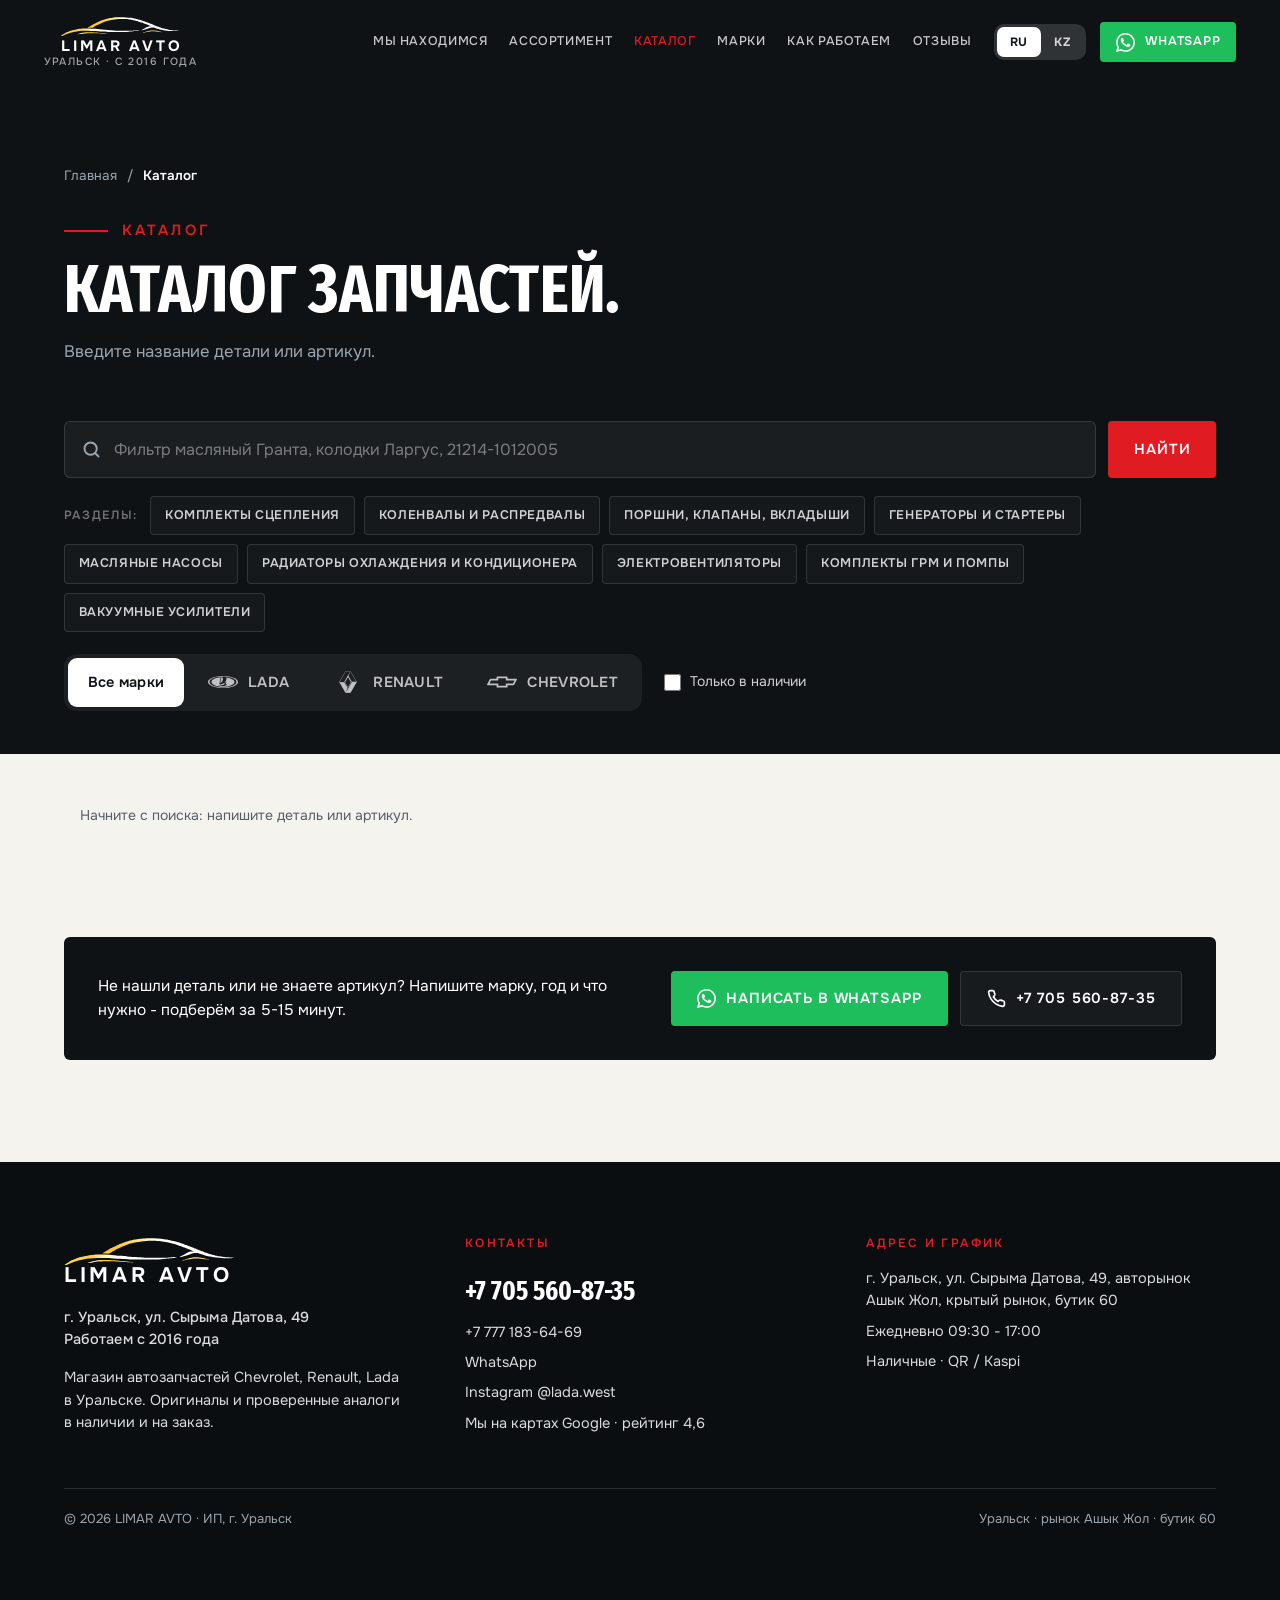
==== commit d6ce32df: "Каталог: девять разделов от клиента вместо частых запросов Раздел - фильтр по товарной группе, склад" ====
--- a/katalog.html
+++ b/katalog.html
@@ -24,7 +24,7 @@
 <link rel="preconnect" href="https://fonts.gstatic.com" crossorigin>
 <link rel="preconnect" href="https://docs.google.com">
 <link href="https://fonts.googleapis.com/css2?family=Fira+Sans+Extra+Condensed:wght@500;600;700;800&family=Onest:wght@400;500;600;700&display=swap" rel="stylesheet">
-<link rel="stylesheet" href="styles.css?v=20260922-4">
+<link rel="stylesheet" href="styles.css?v=20260922-7">
 <script type="application/ld+json">
 {"@context":"https://schema.org","@type":"BreadcrumbList","itemListElement":[
 {"@type":"ListItem","position":1,"name":"Главная","item":"https://songokura.github.io/limar-avto/"},
@@ -132,15 +132,17 @@
       <button class="btn btn-p" type="submit" data-i="k.go">Найти</button>
     </form>
 
-    <div class="kquick" id="kquick" aria-label="Частые запросы">
-      <button type="button" data-q="фильтр">фильтр</button>
-      <button type="button" data-q="колодка">колодки</button>
-      <button type="button" data-q="амортизатор">амортизатор</button>
-      <button type="button" data-q="ремень">ремень</button>
-      <button type="button" data-q="свеча">свечи</button>
-      <button type="button" data-q="стойка">стойка</button>
-      <button type="button" data-q="радиатор">радиатор</button>
-      <button type="button" data-q="масло">масло</button>
+    <div class="ksecs" id="ksecs" role="group" data-i-aria="k.secs" aria-label="Разделы каталога">
+      <span class="ksecs-t" data-i="k.secs.t">Разделы:</span>
+      <button type="button" data-sec="clutch" aria-pressed="false"><span data-i="k.s1">Комплекты сцепления</span></button>
+      <button type="button" data-sec="valy" aria-pressed="false"><span data-i="k.s2">Коленвалы и распредвалы</span></button>
+      <button type="button" data-sec="porshni" aria-pressed="false"><span data-i="k.s3">Поршни, клапаны, вкладыши</span></button>
+      <button type="button" data-sec="genstart" aria-pressed="false"><span data-i="k.s4">Генераторы и стартеры</span></button>
+      <button type="button" data-sec="maslonasos" aria-pressed="false"><span data-i="k.s5">Масляные насосы</span></button>
+      <button type="button" data-sec="radiatory" aria-pressed="false"><span data-i="k.s6">Радиаторы охлаждения и кондиционера</span></button>
+      <button type="button" data-sec="elvent" aria-pressed="false"><span data-i="k.s7">Электровентиляторы</span></button>
+      <button type="button" data-sec="grm" aria-pressed="false"><span data-i="k.s8">Комплекты ГРМ и помпы</span></button>
+      <button type="button" data-sec="vakuum" aria-pressed="false"><span data-i="k.s9">Вакуумные усилители</span></button>
     </div>
 
     <div class="kfilters">
@@ -213,7 +215,7 @@
 </div>
 
 
-<script src="katalog.js?v=20260922-4"></script>
-<script src="script.js?v=20260922-4"></script>
+<script src="katalog.js?v=20260922-7"></script>
+<script src="script.js?v=20260922-7"></script>
 </body>
 </html>
--- a/styles.css
+++ b/styles.css
@@ -677,13 +677,25 @@
 .kclear[hidden]{display:none}
 .ksearch .btn-p{flex:none}
 
-.kquick{display:flex;flex-wrap:wrap;gap:9px;margin-top:16px}
-.kquick button{
-  font-family:var(--ui);font-weight:500;font-size:13px;letter-spacing:.02em;cursor:pointer;
-  border:1px solid var(--line-d);border-radius:var(--rad-s);padding:8px 13px;
+/* Разделы каталога: кнопка включает товарную группу и работает вместе
+   с поиском, маркой и галочкой наличия. Повторный клик - выключает. */
+.ksecs{display:flex;flex-wrap:wrap;align-items:center;gap:9px;margin-top:18px}
+.ksecs-t{
+  font-family:var(--ui);font-weight:600;font-size:12px;letter-spacing:.14em;text-transform:uppercase;
+  color:rgba(255,255,255,.4);margin-right:3px;
+}
+.ksecs button{
+  font-family:var(--ui);font-weight:600;font-size:12.5px;letter-spacing:.05em;text-transform:uppercase;cursor:pointer;
+  border:1px solid var(--line-d);border-radius:var(--rad-s);padding:9px 14px;
   color:rgba(255,255,255,.8);background:rgba(255,255,255,.03);transition:border-color .25s,color .25s,background .25s;
 }
-.kquick button:hover{border-color:var(--red);color:var(--red);background:rgba(225,27,34,.08)}
+.ksecs button:hover{border-color:var(--red);color:#fff;background:rgba(225,27,34,.12)}
+.ksecs button.is-active{border-color:var(--red);color:#fff;background:rgba(225,27,34,.22)}
+@media (max-width:560px){
+  .ksecs{gap:7px}
+  .ksecs-t{width:100%;margin:0 0 -1px}
+  .ksecs button{font-size:11.5px;letter-spacing:.04em;padding:8px 11px}
+}
 
 .kfilters{display:flex;flex-wrap:wrap;align-items:center;gap:16px 22px;margin-top:22px}
 .kseg{display:flex;gap:4px;background:rgba(255,255,255,.06);border-radius:13px;padding:4px}
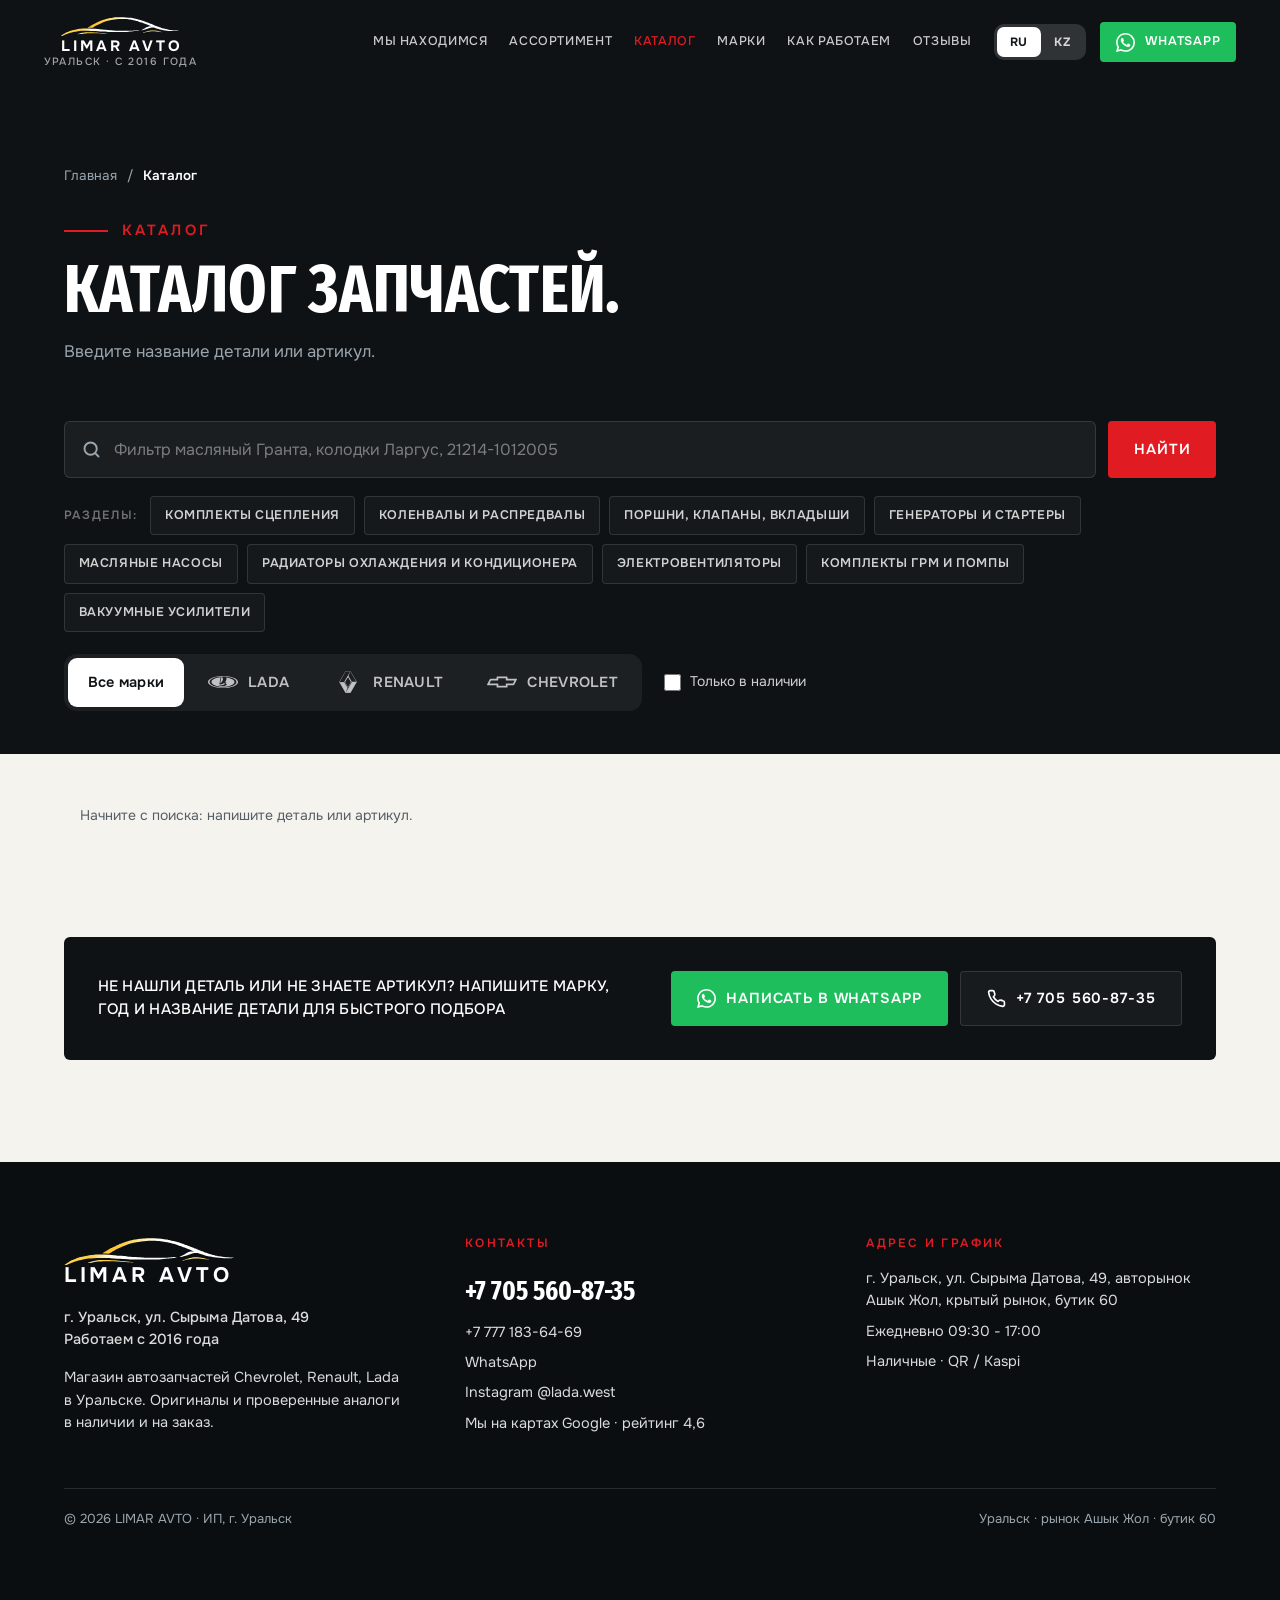
==== commit 968c02e7: "Каталог: текст подсказки от клиента, капсом Строка «не нашли деталь» переписана словами клиента - вм" ====
--- a/katalog.html
+++ b/katalog.html
@@ -24,7 +24,7 @@
 <link rel="preconnect" href="https://fonts.gstatic.com" crossorigin>
 <link rel="preconnect" href="https://docs.google.com">
 <link href="https://fonts.googleapis.com/css2?family=Fira+Sans+Extra+Condensed:wght@500;600;700;800&family=Onest:wght@400;500;600;700&display=swap" rel="stylesheet">
-<link rel="stylesheet" href="styles.css?v=20260922-7">
+<link rel="stylesheet" href="styles.css?v=20260922-8">
 <script type="application/ld+json">
 {"@context":"https://schema.org","@type":"BreadcrumbList","itemListElement":[
 {"@type":"ListItem","position":1,"name":"Главная","item":"https://songokura.github.io/limar-avto/"},
@@ -166,7 +166,7 @@
       <button class="btn btn-g" type="button" id="kmore" hidden data-i="k.more">Показать ещё</button>
     </div>
     <div class="khelp">
-      <p data-i="k.help">Не нашли деталь или не знаете артикул? Напишите марку, год и что нужно - подберём за 5-15 минут.</p>
+      <p data-i="k.help">Не нашли деталь или не знаете артикул? Напишите марку, год и название детали для быстрого подбора</p>
       <div class="khelp-cta">
         <a class="btn btn-wa" href="https://wa.me/77055608735" target="_blank" rel="noopener"><svg class="i"><use href="#ic-wa"/></svg><span data-i="k.wa">Написать в WhatsApp</span></a>
         <a class="btn btn-g" href="tel:+77055608735"><svg class="i"><use href="#ic-tel"/></svg>+7 705 560-87-35</a>
@@ -215,7 +215,7 @@
 </div>
 
 
-<script src="katalog.js?v=20260922-7"></script>
-<script src="script.js?v=20260922-7"></script>
+<script src="katalog.js?v=20260922-8"></script>
+<script src="script.js?v=20260922-8"></script>
 </body>
 </html>
--- a/styles.css
+++ b/styles.css
@@ -742,7 +742,8 @@
   margin-top:clamp(40px,5vw,64px);padding:clamp(22px,3vw,34px);border-radius:var(--rad);
   background:var(--asphalt);color:#fff;display:flex;flex-wrap:wrap;align-items:center;gap:18px 28px;
 }
-.khelp p{flex:1 1 320px;font-size:15.5px;line-height:1.6}
+/* подсказка «не нашли деталь» - капсом по просьбе клиента (и в KZ, поэтому через CSS) */
+.khelp p{flex:1 1 320px;font-size:15px;line-height:1.55;text-transform:uppercase;font-weight:500;letter-spacing:.02em}
 .khelp-cta{display:flex;flex-wrap:wrap;gap:12px}
 
 @media (max-width:760px){
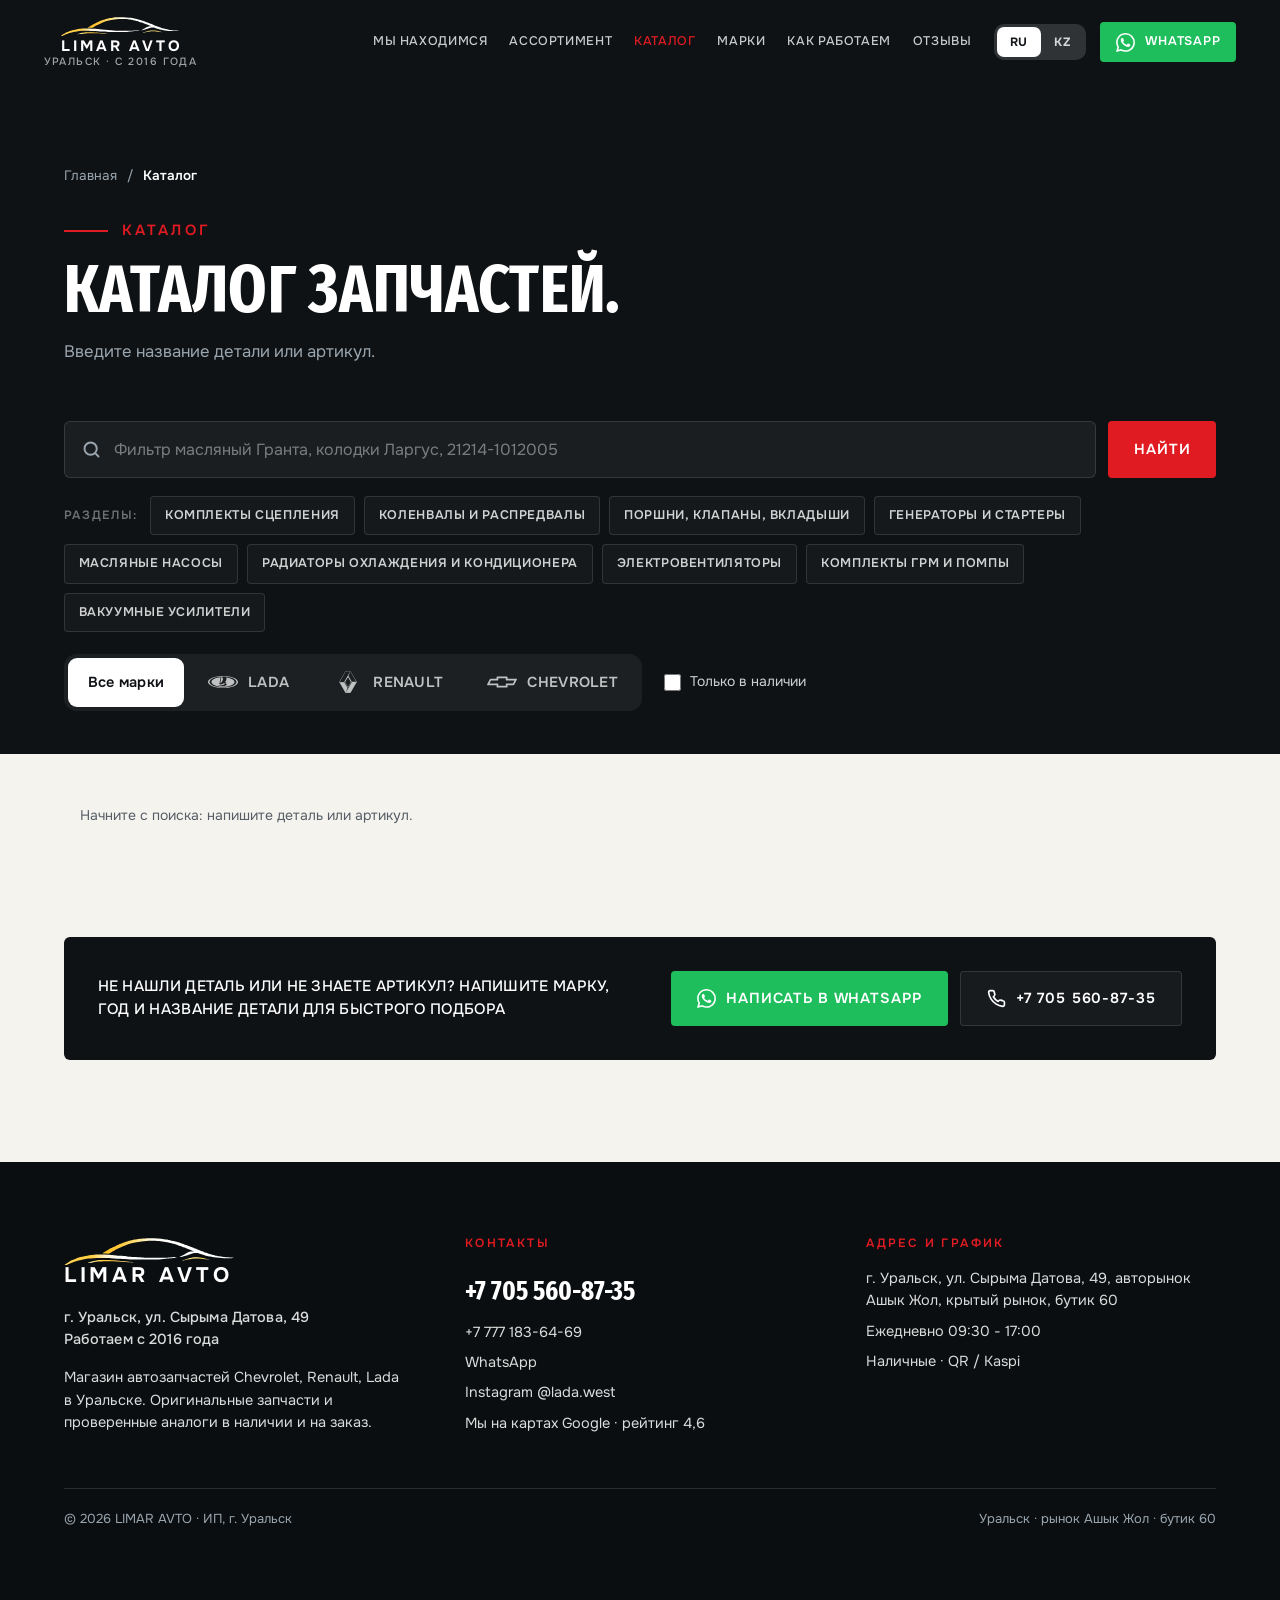
==== commit 33ef874c: "Подвал: «Оригиналы» -> «Оригинальные запчасти» Правка клиента. Тем же текстом идут og:description и " ====
--- a/katalog.html
+++ b/katalog.html
@@ -5,13 +5,13 @@
 <meta name="viewport" content="width=device-width, initial-scale=1.0">
 <title data-i="k.title">Каталог запчастей Lada, Renault, Chevrolet в Уральске - LIMAR AVTO</title>
 <meta name="description" data-i-c="k.desc" content="Каталог автозапчастей LIMAR AVTO: поиск по названию и артикулу, цена и наличие. Lada, Largus, Renault, Chevrolet. Уральск, рынок Ашык Жол, бутик 60.">
-<link rel="canonical" href="https://songokura.github.io/limar-avto/katalog.html">
+<link rel="canonical" href="https://limar-avto.kz/katalog.html">
 <meta name="robots" content="index, follow">
 <meta property="og:type" content="website">
 <meta property="og:title" content="Каталог запчастей Lada, Renault, Chevrolet - LIMAR AVTO">
 <meta property="og:description" content="Поиск по названию и артикулу, цена и наличие. Уральск, рынок Ашык Жол, бутик 60.">
-<meta property="og:url" content="https://songokura.github.io/limar-avto/katalog.html">
-<meta property="og:image" content="https://songokura.github.io/limar-avto/assets/og-image-v3.png">
+<meta property="og:url" content="https://limar-avto.kz/katalog.html">
+<meta property="og:image" content="https://limar-avto.kz/assets/og-image-v3.png">
 <meta property="og:image:width" content="1200">
 <meta property="og:image:height" content="630">
 <meta property="og:locale" content="ru_RU">
@@ -24,12 +24,14 @@
 <link rel="preconnect" href="https://fonts.gstatic.com" crossorigin>
 <link rel="preconnect" href="https://docs.google.com">
 <link href="https://fonts.googleapis.com/css2?family=Fira+Sans+Extra+Condensed:wght@500;600;700;800&family=Onest:wght@400;500;600;700&display=swap" rel="stylesheet">
-<link rel="stylesheet" href="styles.css?v=20260922-8">
+<link rel="stylesheet" href="styles.css?v=20260922-10">
 <script type="application/ld+json">
 {"@context":"https://schema.org","@type":"BreadcrumbList","itemListElement":[
-{"@type":"ListItem","position":1,"name":"Главная","item":"https://songokura.github.io/limar-avto/"},
-{"@type":"ListItem","position":2,"name":"Каталог запчастей","item":"https://songokura.github.io/limar-avto/katalog.html"}]}
+{"@type":"ListItem","position":1,"name":"Главная","item":"https://limar-avto.kz/"},
+{"@type":"ListItem","position":2,"name":"Каталог запчастей","item":"https://limar-avto.kz/katalog.html"}]}
 </script>
+<!-- учёт обращений: звонки, WhatsApp, форма -->
+<script src="https://lead-bot.sultan-askarov-kz.workers.dev/t.js" data-site="limaravto" defer></script>
 </head>
 <body class="body-kat">
 
@@ -80,7 +82,7 @@
     <div class="hdr-right">
       <div class="lang" role="group" data-i-aria="a.lang" aria-label="Язык сайта">
         <button type="button" data-lang="ru" class="is-active" aria-pressed="true" lang="ru">RU</button>
-        <button type="button" data-lang="kk" aria-pressed="false" lang="kk">KZ</button>
+        <button type="button" data-lang="kk" aria-pressed="false">KZ</button>
       </div>
       <a class="hdr-tel" href="tel:+77055608735">+7 705 560-87-35</a>
       <a class="btn btn-wa btn-sm hdr-wa" href="https://wa.me/77055608735" target="_blank" rel="noopener">
@@ -187,7 +189,7 @@
           <b class="logo-tx">LIMAR AVTO</b>
         </a>
         <p class="foot-sub" data-i="logo.sub">г. Уральск, ул. Сырыма Датова, 49<br>Работаем с 2016 года</p>
-        <p class="foot-about" data-i="ft.about">Магазин автозапчастей Chevrolet, Renault, Lada в Уральске. Оригиналы и проверенные аналоги в наличии и на заказ.</p>
+        <p class="foot-about" data-i="ft.about">Магазин автозапчастей Chevrolet, Renault, Lada в Уральске. Оригинальные запчасти и проверенные аналоги в наличии и на заказ.</p>
       </div>
       <div class="foot-col">
         <h4 data-i="ft.cont">Контакты</h4>
@@ -215,7 +217,7 @@
 </div>
 
 
-<script src="katalog.js?v=20260922-8"></script>
-<script src="script.js?v=20260922-8"></script>
+<script src="katalog.js?v=20260922-10"></script>
+<script src="script.js?v=20260922-10"></script>
 </body>
 </html>
